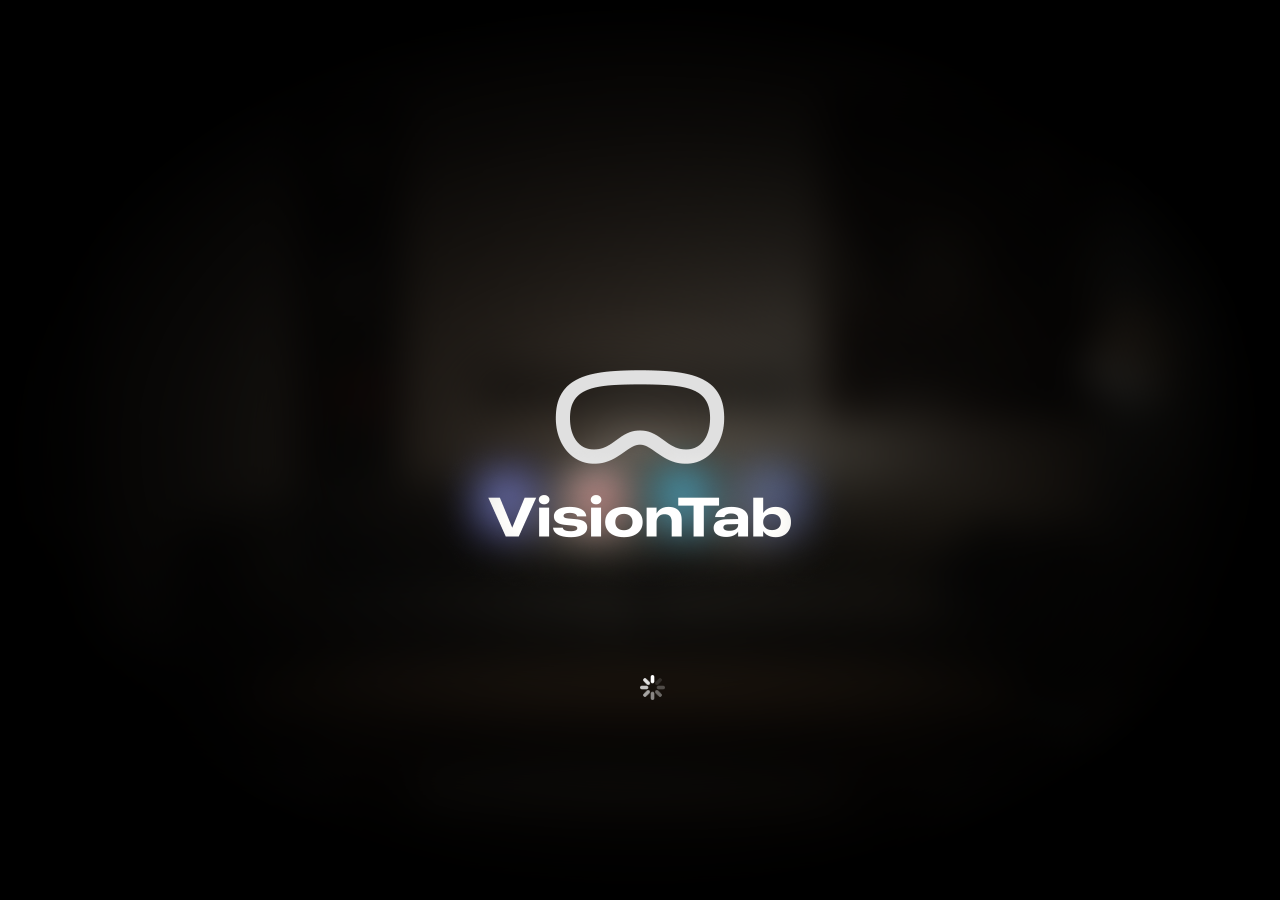
==== index.html @ 513fde41 "Update index.html" ====
<!DOCTYPE html>
<html lang="en">
    <head>
        <meta charset="UTF-8">
        <meta name="viewport" content="width=device-width, initial-scale=1.0">
        <link rel="stylesheet" href="style.css">
        <link rel="icon" type="image/x-icon" target="_blank" href="assets/favicon.png">
        <title>VisionTab</title>
    </head>
    <body>
        <div id="loadingscreen" class="loading">
            <img src="assets/loadspinner.png" id="loadspinner">
        </div>

        <div id="widgets">
            <div id="quick-actions">
                <div id="searchbar" for="search-input">
                    <p>􀊫</p>
                    <form for="search-input" action="https://www.google.com/search" method="get" target="_blank" id="search-form">
                        <input name="q" type="text" placeholder="Search" autocomplete="off" id="search-input">
                    </form>
                </div>
            
                <p class="section-label">􀎧 Pinned</p>

                <div id="actions-grid">
                </div>
            </div>
            <div id="weather-info">

            </div>
        </div>
    </div>

        
        <div id="settings-button">
            <h1>􀍟</h1>
        </div>

        <div id="plus-button">
            <h1>􀅼</h1>
        </div>

        <div id="add-menu">
            <div id="menu-header">
                <h2>􀅼 Shortcuts and Widgets</h2>
                <button id="add-close" class="close-button">􀆄</button>
            </div>

            <div id="settings-list" style="overflow: visible;">
                <div class="setting">
                    <div class="toggle-setting active" name="toggle-weather">
                        <label for="toggle-weather" class="setting-label">Weather Widget</label>
                        <span class="toggle-weather toggle-switch">
                            <span class="toggle-knob"></span>
                        </span>
                    </div>
                </div>

                <div class="setting">
                    <label class="setting-label">Pinned Shortcuts</label>
                    <div id="shortcuts-add">
                        <!-- <a href="https://discord.com/channels/@me" class="action-icon"><img src="assets/discord.png" alt="Discord"></a>
                        <a href="https://www.youtube.com" class="action-icon"><img src="assets/youtube.png" alt="YouTube"></a>
                        <a href="https://www.x.com" class="action-icon"><img src="assets/twitter.png" alt="Twitter"></a>
                        <a href="https://www.github.com" class="action-icon"><img src="assets/github.png" alt="GitHub"></a> -->
                        <!-- <a id="add-shortcut" class="action-icon">􀅼</a> -->
                    </div>
                </div>

                <div class="setting">
                    <div id="add-shortcut-panel">
                        <input placeholder="Shortcut URL" type="text" autocomplete="off" id="shortcut-url-field" class="setting-input" value="">
                        <input placeholder="Icon URL" type="text" autocomplete="off" id="icon-url-field" class="setting-input" value="">
                        <button id="add-button">􀃳 Add</button>
                    </div>
                </div>
            </div>
            
            </div>


        <div id="settings-menu">
            <div id="menu-header">
                <h2>􀍟 Settings</h2>
                <button id="reset-settings">􀅈 Reset</button>
                <button id="settings-close" class="close-button">􀆄</button>
            </div>
            <div id="settings-list">
                <div class="setting">
                    <div class="toggle-setting active" name="toggle-24h">
                        <label for="toggle-24h" class="setting-label">24h Time</label>
                        <span class="toggle-24h toggle-switch">
                            <span class="toggle-knob"></span>
                        </span>
                    </div>
                    
                    <div class="toggle-setting" name="toggle-celsius">
                        <label for="toggle-celsius" class="setting-label">Celsius Temperature</label>
                        <span class="toggle-celsius toggle-switch">
                            <span class="toggle-knob"></span>
                        </span>
                    </div>
                </div>
                <div class="setting">
                    <div class="settings-center">
                        <div class="setting-input" id="uploadDiv">
                            <span class="setting-label" name="text">Import Background Image</span>
                            <span class="setting-label" name="icon">􀈃</span>
                        </div>
                        <input type="file" id="fileInput" accept="image/*">
                    </div>
                </div>
        
                <div class="setting">
                    <label class="setting-label">Clock Settings</label>
                    <div class="toggle-setting active">
                        <label for="clock-color" class="setting-label">Color</label>
                        <input type="color" id="clock-color" name="clock-color" class="color-wheel" value="#FFFFFF">
                    </div>
                    <div class="slider-container">
                        <input type="range" id="clock-alpha" name="clock-color-alpha" class="alpha-slider" min="0" max="1" step="0.01" value="1">
                        <label class="setting-slider-label">􀪫 Alpha</label>
                        <p class="slider-value"></p>
                    </div>

                    <div class="slider-container">
                        <label class="setting-slider-label">􀄾 Stretch</label>
                        <p class="slider-value" id="clock-stretch-value"></p>
                        <input type="range" id="clock-stretch" name="clock-stretch" class="alpha-slider" min="30" max="150" step="1" value="132" list="stretchaxes">
                        <div class="slider-snapper" style="left: 24%;"></div>
                        <div class="slider-snapper" style="left: 57.7%;"></div>
                        <div class="slider-snapper" style="left: 83.7%;"></div>

                        <datalist id="stretchaxes">
                            <option value="59">
                            <option value="100">
                            <option value="132">
                        </datalist>
                    </div>
                    
                    <div class="slider-container">
                        <input type="range" id="clock-sizevalue" name="clock-sizevalue" class="alpha-slider" min="20" max="200" step="1" value="100" list="clocksize">
                        <label class="setting-slider-label">􀅐 Size</label>
                        <p class="slider-value" id="clocksize-value"></p>
                        <div class="slider-snapper" style="left: 44%;"></div>

                        <datalist id="clocksize">
                            <option value="100">
                        </datalist>
                    </div>
                </div>
        
                <div class="setting">
                    <label class="setting-label">Clock Colon Settings</label>
                    <div class="toggle-setting active">
                        <label for="clock-colon" class="setting-label">Color</label>
                        <input type="color" id="clock-colon" name="clock-colon" class="color-wheel" value="#FFFFFF">
                    </div>

                    <div class="slider-container">
                        <input type="range" id="clock-colon-alpha" name="clock-colon-alpha" class="alpha-slider" min="0" max="1" step="0.01" value="0.5" list="colon-alpha">
                        <label class="setting-slider-label">􀪫 Alpha</label>
                        <div class="slider-snapper" style="left: 49.3%;"></div>

                        <datalist id="colon-alpha">
                            <option value="0.5">
                        </datalist>
                    </div>
                </div>
        
                <div class="setting">
                    <label class="setting-label">Subtext Settings</label>
                    <div class="toggle-setting active">
                        <label for="date-color" class="setting-label">Color</label>
                        <input type="color" id="date-color" name="date-color" class="color-wheel" value="#FFFFFF">
                    </div>

                    <div class="slider-container">
                        <input type="range" id="date-alpha" name="date-color-alpha" class="alpha-slider" min="0" max="1" step="0.01" value="0.75" list="subtext-alpha">
                        <label class="setting-slider-label">􀪫 Alpha</label>
                        <div class="slider-snapper" style="left: 74%;"></div>

                        <datalist id="subtext-alpha">
                            <option value="0.75">
                        </datalist>
                    </div> 
                </div>
        
                <div class="setting">
                    <label class="setting-label">Date Size</label>

                    <div class="slider-container">
                        <label class="setting-slider-label">􀅐 Size</label>
                        <p class="slider-value" id="datesize-value"></p>
                        <input type="range" id="date-sizevalue" name="date-sizevalue" class="alpha-slider" min="5" max="100" step="1" value="25" list="date-size">
                        <div class="slider-snapper" style="left: 20.7%;"></div>

                        <datalist id="date-size">
                            <option value="25">
                        </datalist>
                    </div>
                </div>
        
                <div class="setting">
                    <label class="setting-label">Base Background Settings</label>
                    <div class="toggle-setting active">
                        <label for="base-background" class="setting-label">Color</label>
                        <input type="color" id="base-background" name="base-background" class="color-wheel">
                    </div>

                    <div class="slider-container">
                        <label class="setting-slider-label">􀪫 Alpha</label>
                        <input type="range" id="base-alpha" name="base-background-alpha" class="alpha-slider" min="0" max="1" step="0.01" value="0">
                    </div>

                    <div class="slider-container">
                        <label class="setting-slider-label">􀧏 Blur Strength</label>
                        <p class="slider-value" id="base-blur-value"></p>
                        <input type="range" id="base-blurvalue" name="base-blurvalue" class="alpha-slider" value="20" min="0" max="100" step="1" list="default-baseblur">
                        <div class="slider-snapper" style="left: 19.7%;"></div>

                        <datalist id="default-baseblur">
                            <option value="20">
                        </datalist>
                    </div>
                    
                    <div class="setting-input" for="base-roundvalue">
                        <label for="base-roundvalue">􀅐 Roundness</label>
                        <input placeholder="24" type="number" autocomplete="off" id="base-roundvalue" name="base-roundvalue" value="">
                        <p for="base-roundvalue">px</p>
                    </div>

                    <!-- <div class="slider-container">
                        <label class="setting-slider-label">􀅐 Roundness</label>
                        <p class="slider-value" id="base-roundvalue"></p>
                        <input type="range" id="base-roundvalue" name="base-roundvalue" class="alpha-slider" min="0" max="100" step="1" value="24">
                    </div> -->
                </div>
        
                <div class="setting">
                    <label class="setting-label">Base Border</label>

                    <div class="toggle-setting active">
                        <label for="baseborder-color" class="setting-label">Color</label>
                        <input type="color" id="baseborder-color" name="baseborder-color" class="color-wheel" value="#FFFFFF">
                    </div>
                    <div class="slider-container">
                        <input type="range" id="baseborder-color-alpha" name="clock-color-alpha" class="alpha-slider" min="0" max="1" step="0.01" value="0.1" list="default-baseborderalpha">
                        <label class="setting-slider-label">􀪫 Alpha</label>
                        <div class="slider-snapper" style="left: 10%;"></div>
                        <div class="slider-snapper" style="left: 49.2%;"></div>

                        <datalist id="default-baseborderalpha">
                            <option value="0.1">
                        </datalist>
                    </div>

                    <div class="slider-container">
                        <label class="setting-slider-label">􀉨 Weight</label>
                        <p class="slider-value" id="baseborder-width-value"></p>
                        <input type="range" id="baseborder-widthvalue" name="baseborder-widthvalue" class="alpha-slider" min="0" max="5" step="1" value="1">
                        <div class="slider-snapper" style="left: 19.7%;"></div>
                    </div>
                </div>
        
                <div class="setting">
                    <label for="base-shadow" class="setting-label">Base Shadow</label>

                    <div class="toggle-setting active">
                        <label for="baseshadow-color" class="setting-label">Color</label>
                        <input type="color" id="baseshadow-color" name="baseshadow-color" class="color-wheel" value="#000000">
                    </div>
                    <div class="slider-container">
                        <input type="range" id="baseshadow-color-alpha" name="baseshadow-color-alpha" class="alpha-slider" min="0" max="1" step="0.01" value="0.5">
                        <label class="setting-slider-label">􀪫 Alpha</label>
                        <div class="slider-snapper" style="left: 49.3%;"></div>
                    </div>

                    <div class="slider-container">
                        <label class="setting-slider-label">􀧏 Blur Strength</label>
                        <p class="slider-value" id="baseshadow-blur-value"></p>
                        <input type="range" id="baseshadow-blur" name="baseshadow-blur" class="alpha-slider" min="0" max="50" step="1" value="20">
                        <div class="slider-snapper" style="left: 39.5%;"></div>
                    </div>

                    <div class="slider-container">
                        <label class="setting-slider-label">􀄾 Horizontal Offset</label>
                        <p class="slider-value" id="baseshadow-hoz-value"></p>
                        <input type="range" id="baseshadow-hoz" name="baseshadow-hoz" class="alpha-slider" min="-20" max="20" step="1" value="0" list="snapoffsets">
                        <div class="slider-snapper" style="left: 24.7%;"></div>
                        <div class="slider-snapper" style="left: 49.2%;"></div>
                        <div class="slider-snapper" style="left: 74%;"></div>

                        <datalist id="snapoffsets">
                            <option value="-10">
                            <option value="0">
                            <option value="10">
                        </datalist>
                    </div>

                    <div class="slider-container">
                        <label class="setting-slider-label">􀑹 Vertical Offset</label>
                        <p class="slider-value" id="baseshadow-ver-value"></p>
                        <input type="range" id="baseshadow-ver" name="baseshadow-ver" class="alpha-slider" min="-20" max="20" step="1" value="0">
                        <div class="slider-snapper" style="left: 24.7%;"></div>
                        <div class="slider-snapper" style="left: 49.2%;"></div>
                        <div class="slider-snapper" style="left: 74%;"></div>
                    </div>
                </div>
        
                <div class="setting">
                    <label for="sc-roundness" class="setting-label">Shortcut Roundness (%)</label>
                    <input placeholder="21%" type="text" autocomplete="off" id="sc-roundness" name="sc-roundness" class="setting-input" value="">
                </div>
        
                <div class="setting">
                    <label class="setting-label">Field Background</label>
                    <div class="toggle-setting active">
                        <label for="base-background" class="setting-label">Color</label>
                        <input type="color" id="sb-background" name="sb-background" class="color-wheel">
                    </div>

                    <div class="slider-container">
                        <label class="setting-slider-label">􀪫 Alpha</label>
                        <p class="slider-value" id="base-blur-value"></p>
                        <input type="range" id="sb-alpha" name="sb-alpha" class="alpha-slider" min="0" max="1" step="0.01" value="0.45" list="default-sbalpha">
                        <div class="slider-snapper" style="left: 44.5%;"></div>
                        <div class="slider-snapper" style="left: 49.2%;"></div>

                        <datalist id="default-sbalpha">
                            <option value="0.45">
                        </datalist>
                    </div>
                </div>
            </div>

            <!-- <div id="setting-applyreset">
                <button id="save-settings">􀫸 Apply</button>
            </div> -->
        </div>

        <script src="assets/script.js"></script>
        <script>
            window.addEventListener('load', fetchWeather);
            window.addEventListener('load', fetchAndSetBackgroundImage);
        </script>
        <script>
            const pickrOptions = {
                theme: 'classic',
                components: {
                    preview: true,
                    opacity: true,
                    hue: true,
                    interaction: {
                        hex: true,
                        rgba: true,
                        hsla: true,
                        hsva: true,
                        cmyk: true,
                        input: true,
                        clear: true,
                        save: true
                    }
                }
            };
        
            const clockColorPicker = Pickr.create({
                el: '#clock-color-picker',
                default: '#FFFFFF',
                ...pickrOptions
            });
        
            const clockColonPicker = Pickr.create({
                el: '#clock-colon-picker',
                default: '#FFFFFF',
                ...pickrOptions
            });
        
            const dateColorPicker = Pickr.create({
                el: '#date-color-picker',
                default: '#FFFFFF',
                ...pickrOptions
            });
        
            const baseBackgroundPicker = Pickr.create({
                el: '#base-background-picker',
                default: 'rgba(0, 0, 0, 0)',
                ...pickrOptions
            });
        
            const sbBackgroundPicker = Pickr.create({
                el: '#sb-background-picker',
                default: 'rgba(255, 255, 255, 0.45)',
                ...pickrOptions
            });
        
            // Add event listeners to handle color changes
            [clockColorPicker, clockColonPicker, dateColorPicker, baseBackgroundPicker, sbBackgroundPicker].forEach(picker => {
                picker.on('save', (color, instance) => {
                    const rgba = color.toRGBA();
                    console.log(instance.options.el.id, rgba);
                    // Here you can add logic to save the color or update the UI
                });
            });
        </script>
    </body>
</html>


<!-- <div id="settings-popup">
    <h1>24h Time</h1>
    <span class="toggle-24h toggle-switch">
        <span class="toggle-knob"></span>
      </span>
    <h1>Celsius</h1>
    <span class="toggle-celsius toggle-switch">
        <span class="toggle-knob"></span>
      </span>
      <h1>BG Image</h1>

      <div class="settings-center">
        <div class="settings-bgbutton" id="uploadDiv">
            <h2>􀈃 Import</h2>
        </div>
        <input type="file" id="fileInput" accept="image/*">
    </div>
</div> -->
---- style.css ----
@font-face {
    font-family: 'SF Pro';
    src: url('assets/fonts/SF-Pro.ttf') format('truetype');
    font-stretch: 0 1000;
    font-weight: 100 900;
    font-style: normal;
}

* {
    cursor: url(assets/cursors/default.png) 5 0, auto;
    font-family: 'SF Pro', sans-serif;
    color: white;
    margin: 0;
    transition: all 0.3s cubic-bezier(0.29, -0.03, 0.16, 0.96);
    animation: auto;
    text-decoration: none;
    cursor: inherit;
}

:root {
    /* BACKGROUND */
        /* background */
        --bg-img: url(bg.png);


    /* CLOCK */
        /* color of the clock */
        --clock-color: rgba(255, 255, 255, 1.00);
        --clock-stretch: 132;

        /* color of the clock's colon */
        --clock-colon: rgba(255, 255, 255, 0.50);

        /* size of the clock */
        --clock-sizevalue: 100; 
        --clock-size: calc(var(--clock-sizevalue) * 1px);


    /* DATE */
        /* color of the date */
        --date-color: rgba(255, 255, 255, 0.75);

        /* size of the date */
        --date-sizevalue: 25; 
        --date-size: calc(var(--date-sizevalue) * 1px);
        


    /* BASES ; more menu and main menu */
        /* color of the base */
        --base-background: rgba(255, 255, 255, 0);

        /* border of the base;
           - width *SOLID* color */
        --baseborder-widthvalue: 1;
        --baseborder-width: calc(var(--baseborder-widthvalue) * 1px);
        --baseborder-color: rgba(255, 255, 255, 0.10);
        --base-border: var(--baseborder-width) solid var(--baseborder-color);

        /* roundness of the base */
        --base-roundvalue: 24; 
        --base-roundness: calc(var(--base-roundvalue) * 1px);
        
        /* shadow of the base;
           - hoz-offset ver-offset blur-strength color*/
        --baseshadow-hoz: 0;
        --baseshadow-ver: 0;
        --baseshadow-blur: 20;
        --baseshadow-color: rgba(0, 0, 0, 0.5);
        --base-shadow: calc(var(--baseshadow-hoz) * 1px) calc(var(--baseshadow-ver) * 1px) calc(var(--baseshadow-blur) * 1px) var(--baseshadow-color);

        /* blur of the base */
        --base-blurvalue: 20;
        --base-blur: calc(var(--base-blurvalue) * 1px);
    


    /* SHORTCUTS */
        /* show the shortcut label (edited in html file);
          - set to auto if yes, set to none if no */
        --show-label: none;
    
        /* roundness of shortcut icons*/
        --sc-roundness: 21%;
    


    /* SEARCH BAR */
        /* color of the searchbar */
        --sb-background: rgba(0, 0, 0, 0.45);
}

@keyframes bg-load {
    0% {
        background-size: 110%;
    }
    50% {
        background-size: 110%;
    }
    100% {
        background-size: 100%;
    }
}

body, html {
    background-color: #000;
    background-size: cover;
    background-position: center;
    background-repeat: no-repeat;
    background-attachment: fixed;
    animation: bg-load 1s cubic-bezier(0.29, -0.03, 0.16, 0.96);

    cursor: url(assets/cursors/default.png) 0 0, auto;
    height: 100%;
    width: 100%;
    margin: 0;
    padding: 0;
    display: flex;
    justify-content: space-evenly;
    flex-direction: row;
    align-items: center;
    user-select: none;
}

@keyframes loadspinner {
    0% { transform: translateX(-50%) rotate(0deg); }
    12.5% { transform: translateX(-50%) rotate(45deg); }
    25% { transform: translateX(-50%) rotate(90deg); }
    37.5% { transform: translateX(-50%) rotate(135deg); }
    50% { transform: translateX(-50%) rotate(180deg); }
    62.5% { transform: translateX(-50%) rotate(225deg); }
    75% { transform: translateX(-50%) rotate(270deg); }
    100% { transform: translateX(-50%) rotate(360deg); }
}

#loadingscreen.loaded {
    opacity: 0;
    width: 120vw;
    height: 120vh;
    filter: blur(var(--base-blur));

    #loadspinner {
        position: fixed;
        top: 75%;
        left: 50%;
        width: 25px;
        animation: none;
        transition: none;
        transform: translateX(-50%);
    }
}

#loadingscreen {
    z-index: 1000;
    width: 100%;
    height: 100%;
    position: fixed;
    top: 50%;
    left: 50%;
    transform: translate(-50%, -50%);
    background-image: url(assets/loading.png), radial-gradient(50% 50% at 50% 50%, rgba(0, 0, 0, 0.00) 0%, rgba(0, 0, 0, 0.47) 32.69%, rgba(0, 0, 0, 0.65) 51.37%, rgba(0, 0, 0, 0.83) 72.55%, #000 100%);
    background-position: center;
    background-size: cover;
    opacity: 1;
    pointer-events: none;
    backdrop-filter: blur(var(--base-blur));
    filter: blur(0);

    #loadspinner {
        position: fixed;
        top: 75%;
        left: 50%;
        width: 25px;
        animation: loadspinner 1s steps(1) infinite;
        transition: none;
    }
}

.slider-snapper {
    position: absolute;
    top: 4px;

    transform: translateX(-50%);

    width: 4px;
    height: 26px;

    background: rgba(255, 255, 255, 0.1);
    border-radius: 2px;
    mix-blend-mode: difference;

    pointer-events: none;
}

input[type="range"] {
    width: calc(100% - 5px);
    -webkit-appearance: none;
    appearance: none; 
    cursor: url(assets/cursors/open.png) 0 0, auto;
    outline: none;
    overflow: hidden;
    border-radius: calc(var(--base-roundness) - 12px);
    background: none;
    box-shadow: 1px 1.5px 4px 0px rgba(0, 0, 0, 0.08) inset, 1px 1.5px 4px 0px rgba(0, 0, 0, 0.10) inset;
}
input[type="range"]:active {
    cursor: url(assets/cursors/grab.png) 0 0, auto;
}
  
input[type="range"]::-webkit-slider-runnable-track {
    height: 34px;
    border-radius: 12px;
    background: var(--sb-background);
    background-blend-mode: luminosity, color-burn;
    background-blend-mode: luminosity;
}

input[type="range"]::-webkit-slider-thumb {
    -webkit-appearance: none;
    appearance: none; 

    height: 0px;
    width: 0px;
    background-color: transparent;

    box-shadow: -400px 0 0 400px rgba(255, 255, 255, 0.23);
}

input::-webkit-autofill {
    display: none;
}

.color-wheel {
    -webkit-appearance: none;
    -moz-appearance: none;
    appearance: none;
    width: 22px;
    min-width: 22px;
    height: 22px !important; 
    min-height: 22px;
    background-color: transparent;
    border: none;
    cursor: url(assets/cursors/colorpicker.png) 0 0, auto;
    padding: 0px;
    opacity: 1;
    box-shadow: none;
    text-shadow: none;
    outline: none;
}

.color-wheel:hover {
    transform: scale(1.1);
}

.color-wheel:active {
    transform: scale(0.8);
}

.color-wheel::-webkit-color-swatch-wrapper {
    padding: 0;
}

.color-wheel::-webkit-color-swatch {
    border: 2px solid rgba(96, 96, 96, 0.674);
    border-radius: 50%;
}

.color-wheel::-webkit-color-swatch {
    border-radius: 50%;
    box-shadow: inset 0px 3px 5px rgba(0, 0, 0, 0.514);
}

.color-wheel::-webkit-color-picker {
    width: 200px;
    height: 200px;
    border: 10px solid red;
    border-radius: 10px;
    padding: 5px;
    background-color: transparent;
}

#clock-container {
    display: flex;
    flex-direction: column;
    justify-content: center;
    align-items: center;
    text-align: center;
    margin-right: 150px;
}

#date {
    font-size: var(--date-size);
    color: var(--date-color);
    font-size: var(--date-size);
    animation:  fade-in 0.8s cubic-bezier(0.29, -0.03, 0.16, 0.96);
}

#clock {
    font-family: 'SF Pro';
    font-size: var(--clock-size);
    font-stretch: calc(var(--clock-stretch) * 1%);
    color: var(--clock-color);
    font-weight: 600;
    display: flex;
    transition: font-stretch 0s;
    animation:  fade-in 0.8s cubic-bezier(0.29, -0.03, 0.16, 0.96);
}

#hours {
    font: inherit;
    color: var(--clock-color);
}

#minutes {
    font: inherit;
    color: var(--clock-color);
}

#colon {
    font: inherit;
    color: var(--clock-colon);
}

#quick-actions {
    width: 100%;
    padding: 12px;
    box-sizing: border-box;
    display: flex;
    flex-direction: column;
    justify-content: center;
    align-content: center;
    border-radius: var(--base-roundness);
    border: var(--base-border);
    background: var(--base-background);
    box-shadow: var(--base-shadow);
    background-blend-mode: luminosity;
    backdrop-filter: blur(var(--base-blur));
    gap: 20px;
    transition: all 0.3s cubic-bezier(0.29, -0.03, 0.16, 0.96);
}

.section-label {
    font-size: 16px;
    color: rgba(255, 255, 255, 0.8);
    font-weight: 500;
    text-align: center;
    width: 100%;
    animation:  fade-in 0.8s cubic-bezier(0.29, -0.03, 0.16, 0.96);
}

#actions-grid {
    display: flex;
    flex-direction: row;
    gap: 30px;
    justify-content: center;
    flex-wrap: wrap;
    width: 100%;
    transition: all 0.3s cubic-bezier(0.29, -0.03, 0.16, 0.96);
}

.action-icon {
    background-image: url(assets/loadingicon.png);
    cursor: url(assets/cursors/pointer.png) 5 0, auto;
    width: 60px;
    height: 60px;
    border-radius: var(--sc-roundness);
    display: flex;
    justify-content: center;
    align-items: center;
    box-shadow: 0px 5px 10px rgba(0, 0, 0, 0.217);
    animation:  fade-in 0.8s cubic-bezier(0.29, -0.03, 0.16, 0.96);
}

.action-icon:active {
        transform: scale(0.8);
        background-color: rgba(255, 255, 255, 0.142);
}

.action-icon:hover {
    background-color: rgba(255, 255, 255, 0.3);
    scale: 1.1;
}

.action-icon img {
    width: 60px;
    border-radius: var(--sc-roundness);
    height: 60px;
    object-fit:cover;
}



#searchbar {
    width: 100%;
    padding: 12px;
    box-sizing: border-box;
    display: flex;
    flex-direction: row;
    justify-content: center;
    align-content: center;
    border-radius: calc(var(--base-roundness) - 12px);
    background: var(--sb-background);
    box-shadow: 1px 1.5px 4px 0px rgba(0, 0, 0, 0.08) inset, 1px 1.5px 4px 0px rgba(0, 0, 0, 0.10) inset;
    background-blend-mode: luminosity;
    backdrop-filter: blur(var(--base-blur));
    font-size: 18px;
    font-weight: 500;
    color: rgba(255, 255, 255, 0.23);
    gap: 5px;
    transition: all 0.0.3s cubic-bezier(0.68, 0.12, 0.15, 1.07);
    animation:  fade-in 0.8s cubic-bezier(0.29, -0.03, 0.16, 0.96);

    p{
        color: inherit;
        font: inherit;
    }
    form{
        width: 60px;
        color: inherit;
        display: flex;
        justify-content: center;
        align-content: center;
        align-items: center;
    }
    input{
        color: inherit;
        font:inherit;
        width: 64px;
        display: flex;
        justify-content: center;
        align-content: center;
        align-items: center;
        background: transparent;
        border: transparent;
        outline: none;
    }
    ::placeholder {
        color: inherit;
    }
}
#searchbar:focus-within {
    color: white;

    input {
        width: 100%;
    }
    form {
        width: 100%;
    }
}

#weather-info {
    width: 100%;
    height: 178px;
    padding: 12px;
    box-sizing: border-box;
    display: none;
    flex-direction: column;
    justify-content: space-around;
    align-content: center;
    border-radius: var(--base-roundness);
    border: var(--base-border);
    background: var(--base-background);
    box-shadow: var(--base-shadow);
    background-blend-mode: luminosity;
    backdrop-filter: blur(var(--base-blur));
}

#weather-info.active {
    display: flex;
}

#weather-desc {
    margin-bottom: 0;
    height: 10px;
    animation:  fade-in 0.8s cubic-bezier(0.29, -0.03, 0.16, 0.96);
}

#weather-margin {
    margin-top: 0;
    opacity: 0.7;
    animation:  fade-in 0.8s cubic-bezier(0.29, -0.03, 0.16, 0.96);
}

.weather-hstack {
    display: flex;
    flex-direction: row;
    justify-content: center;
    align-items: center;

}

.weather-vstack {
    margin-left: auto;
    text-align: right;
    display: flex;
    flex-direction: column;
    gap: 5px;
}

.weather-hstack h1 {
    font-weight: 300;
    font-size: 50px;
    margin-top: 0;
    margin-bottom: 0;
    animation:  fade-in 0.8s cubic-bezier(0.29, -0.03, 0.16, 0.96);
}

#hourly-forecast {
    align-items: flex-start;
    display: flex;
    flex-direction: row;
    justify-content: space-between;
    width: 100%;
}

.forecast-hour {
    display: flex;
    flex-direction: column;
    justify-content: center;
    align-items: center;
    animation:  fade-in 0.8s cubic-bezier(0.29, -0.03, 0.16, 0.96);
}

#forecast-icon {
    text-shadow: 0px 5px 10px rgba(0, 0, 0, 0.201);
    font-size: 18px;
}

#widgets {
    width: calc(356px + var(--baseborder-width) * 2 - 1px);
    display: flex;
    flex-direction: column;
    gap: 20px;
}

#settings-button {
    position: fixed;
    top: 20px;
    right: 20px;
    
    height: 40px;
    width: 40px;
    box-sizing: border-box;
    display: flex;
    justify-content: center;
    align-items: center;
    cursor: url(assets/cursors/pointer.png) 5 0, auto;
    gap: 20px;

    border-radius: var(--base-roundness);
    border: var(--base-border);
    background: var(--base-background);
    box-shadow: var(--base-shadow);
    background-blend-mode: luminosity;
    backdrop-filter: blur(var(--base-blur));
    outline:none;
    font-size: 16px;
    animation:  fade-in 0.8s cubic-bezier(0.29, -0.03, 0.16, 0.96);
}

#settings-button:hover {
    cursor: url(assets/cursors/pointer.png) 5 0, auto;
    scale: 1.1;

    * {
        cursor: url(assets/cursors/pointer.png) 5 0, auto;
    }
}

#settings-button:active {
    transform: scale(0.8);
    background-color: rgba(255, 255, 255, 0.142);
}

#plus-button {
    position: fixed;
    top: 20px;
    right: 70px;
    height: 40px;
    width: 40px;
    box-sizing: border-box;
    display: flex;
    justify-content: center;
    align-items: center;
    cursor: url(assets/cursors/pointer.png) 5 0, auto;
    gap: 20px;

    border-radius: var(--base-roundness);
    border: var(--base-border);
    background: var(--base-background);
    box-shadow: var(--base-shadow);
    background-blend-mode: luminosity;
    backdrop-filter: blur(var(--base-blur));
    outline:none;
    font-size: 16px;
    animation:  fade-in 0.8s cubic-bezier(0.29, -0.03, 0.16, 0.96);
}

#plus-button:hover {
    scale: 1.1;
    cursor: url(assets/cursors/pointer.png) 5 0, auto;

    * {
        cursor: url(assets/cursors/pointer.png) 5 0, auto;
    }
}

#plus-button:active {
    transform: scale(0.8);
    background-color: rgba(255, 255, 255, 0.142);
}

#plus-button h1 {
    font-size: 20px;
    color: rgba(255, 255, 255, 0.543);
}


#settings-button h1 {
    font-size: 20px;
    color: rgba(255, 255, 255, 0.543);
}

.close-button {
    height: 20px;
    width: 20px;
    padding: 5px;
    display: flex;
    justify-content: center;
    align-items: center;
    border-radius: var(--base-roundness);
    outline: none;
    cursor: url(assets/cursors/pointer.png) 5 0, auto;
    border: none;
    background: none;
    font-size: 12px;
    font-weight: 600;
    color: rgba(255, 255, 255, 0.5);
}



.close-button:hover {
    background-color: rgba(255, 255, 255, 0.05);
}

.close-button:active {
    transform: scale(0.5);
    background-color: rgba(255, 255, 255, 0.142);
}

#add-menu {
    pointer-events: none;
    position: fixed;
    top: 20px;
    right: 70px;
    width: 40px;
    height: 40px;
    opacity: 0;
    display: flex;
    box-sizing: border-box;
    padding: 12px 12px;
    gap: 10px;
    justify-content: flex-start;
    align-items: center;
    flex-direction: column;
    z-index: 100;
    border-radius: var(--base-roundness);
    border: var(--base-border);
    background: var(--base-background);
    box-shadow: var(--base-shadow);
    background-blend-mode: luminosity;
    backdrop-filter: blur(var(--base-blur));
    outline:none;
    overflow-x: hidden;

    
    -moz-transition: all 0.2s cubic-bezier(0, 0, 1, 0);
    -webkit-transition: all 0.2s cubic-bezier(0, 0, 1, 0);
    -o-transition: all 0.2s cubic-bezier(0, 0, 1, 0);
    transition: all 0.2s cubic-bezier(0, 0, 1, 0);

    opacity: 0;
    filter: blur(50px);
    user-select: none;
    cursor: url(assets/cursors/default.png) 0 0, auto;

    #menu-header, #settings-list {
        * {
            margin-left: -100%;
            scale: 0.8;
            opacity: 0;
        }

        .setting:nth-child(1) {transition-delay: calc(100ms * 1);}
        .setting:nth-child(2) {transition-delay: calc(100ms * 2);}
        .setting:nth-child(3) {transition-delay: calc(100ms * 3);}
        .setting:nth-child(4) {transition-delay: calc(100ms * 4);}
        .setting:nth-child(5) {transition-delay: calc(100ms * 5);}
        .setting:nth-child(6) {transition-delay: calc(100ms * 6);}
        .setting:nth-child(7) {transition-delay: calc(100ms * 7);}
        .setting:nth-child(8) {transition-delay: calc(100ms * 8);}
        .setting:nth-child(9) {transition-delay: calc(100ms * 9);}
        .setting:nth-child(10) {transition-delay: calc(100ms * 10);}
        .setting:nth-child(11) {transition-delay: calc(100ms * 11);}
        .setting:nth-child(12) {transition-delay: calc(100ms * 12);}
        .setting:nth-child(13) {transition-delay: calc(100ms * 13);}
        .setting:nth-child(14) {transition-delay: calc(100ms * 14);}
        .setting:nth-child(15) {transition-delay: calc(100ms * 15);}
    }
}



#add-shortcut-panel {
    width: 100%;
    height: 100px;
    align-items: center;
    justify-content: center;
}

@keyframes fadeIn {
    0% {
        opacity: 0;
    }
    100% {
        opacity: 1;
    }
}

@keyframes fade-out {
    0% {
        opacity: 1;
    }
    100% {
        opacity: 0;
    }
}

.shortcut-wrapper.visible {
    opacity: 1;
}

#add-shortcut-panel input {
    margin-bottom: 10px;
}

#add-shortcut {
    cursor: url(assets/cursors/pointer.png) 5 0, auto;
}

#shortcuts-add {
    display: grid;
    grid-template-columns: repeat(5, 1fr);
    width: 100%;
    height: 100%;
    gap: 10px;
    border-radius: calc(var(--base-roundness) - 12px);
}

#add-menu.show {
    pointer-events: all;
    position: fixed;
    top: 20px;
    right: 20px;
    width: 400px;
    height: calc(100vh - 40px);

    display: flex;
    box-sizing: border-box;
    padding: 12px 12px;
    gap: 10px;
    justify-content: flex-start;
    align-items: center;
    flex-direction: column;
    z-index: 100;
    border-radius: var(--base-roundness);
    border: var(--base-border);
    background: var(--base-background);
    box-shadow: var(--base-shadow);
    background-blend-mode: luminosity;
    backdrop-filter: blur(var(--base-blur));
    outline:none;
    overflow-x: hidden;

    opacity: 1;
    filter: blur(0px);

    
    -moz-transition: all 0.4s cubic-bezier(0, 0, 0, 1);
    -webkit-transition: all 0.4s cubic-bezier(0, 0, 0, 1);
    -o-transition: all 0.4s cubic-bezier(0, 0, 0, 1);
    transition: all 0.4s cubic-bezier(0, 0, 0, 1);

    #menu-header, #settings-list {
        * {
            margin-left: 0;
            scale: 1;
            opacity: 1;
        }
    }
}


#settings-menu {
    pointer-events: none;
    position: fixed;
    top: 20px;
    right: 20px;
    width: 40px;
    height: 40px;

    box-sizing: border-box;
    padding: 12px 12px;
    padding-bottom: none;
    gap: 10px;
    display: flex;
    justify-content: center;
    align-items: center;
    flex-direction: column;
    z-index: 100;
    border-radius: var(--base-roundness);
    border: var(--base-border);
    background: var(--base-background);
    box-shadow: var(--base-shadow);
    background-blend-mode: luminosity;
    backdrop-filter: blur(var(--base-blur));
    outline:none;
    overflow-x: hidden;

    opacity: 0;
    filter: blur(50px);
    user-select: none;

    
    -moz-transition: all 0.4s cubic-bezier(0, 0, 1, 0);
    -webkit-transition: all 0.4s cubic-bezier(0, 0, 1, 0);
    -o-transition: all 0.4s cubic-bezier(0, 0, 1, 0);
    transition: all 0.4s cubic-bezier(0, 0, 1, 0);
    pointer-events: none;

    #menu-header, #settings-list, #setting-applyreset {
        * {
            margin-left: -100%;
            scale: 0.8;
            opacity: 0;
        }

        .setting:nth-child(1) {transition-delay: calc(100ms * 1);}
        .setting:nth-child(2) {transition-delay: calc(100ms * 2);}
        .setting:nth-child(3) {transition-delay: calc(100ms * 3);}
        .setting:nth-child(4) {transition-delay: calc(100ms * 4);}
        .setting:nth-child(5) {transition-delay: calc(100ms * 5);}
        .setting:nth-child(6) {transition-delay: calc(100ms * 6);}
        .setting:nth-child(7) {transition-delay: calc(100ms * 7);}
        .setting:nth-child(8) {transition-delay: calc(100ms * 8);}
        .setting:nth-child(9) {transition-delay: calc(100ms * 9);}
        .setting:nth-child(10) {transition-delay: calc(100ms * 10);}
        .setting:nth-child(11) {transition-delay: calc(100ms * 11);}
        .setting:nth-child(12) {transition-delay: calc(100ms * 12);}
        .setting:nth-child(13) {transition-delay: calc(100ms * 13);}
        .setting:nth-child(14) {transition-delay: calc(100ms * 14);}
        .setting:nth-child(15) {transition-delay: calc(100ms * 15);}
    }
}

#settings-menu.open {
    pointer-events: all;
    position: fixed;
    top: 20px;
    right: 20px;
    width: 400px;
    height: calc(100vh - 40px);

    box-sizing: border-box;
    padding: 12px 12px;
    gap: 10px;
    display: flex;
    justify-content: center;
    align-items: center;
    flex-direction: column;
    z-index: 100;

    border-radius: var(--base-roundness);
    border: var(--base-border);
    background: var(--base-background);
    box-shadow: var(--base-shadow);
    background-blend-mode: luminosity;
    backdrop-filter: blur(var(--base-blur));
    outline:none;

    opacity: 1;
    filter: blur(0px);

    
    -moz-transition: all 0.2s cubic-bezier(0, 0, 0, 1);
    -webkit-transition: all 0.2s cubic-bezier(0, 0, 0, 1);
    -o-transition: all 0.2s cubic-bezier(0, 0, 0, 1);
    transition: all 0.2s cubic-bezier(0, 0, 0, 1);

    #menu-header, #settings-list, #setting-applyreset {
        * {
            margin-left: 0;
            scale: 1;
            opacity: 1;
        }

        .setting-slider-label {
            position: absolute;
            left: 8px;
            top: 50%;
            transform: translateY(-50%);

            width: 100%;
            height: 5px;
            line-height: 0px;
            font-size: 14px;
            font-weight: 600;
            font-weight: 400;
            color: white;
            z-index: 100;
            pointer-events: none;
        }

        .slider-value {
            position: absolute;
            right: 13px;
            top: 50%;
            transform: translateY(-50%);

            height: 6px;
            line-height: 0px;
            font-size: 14px;
            font-weight: 600;
            font-weight: 400;
            color: var(--date-color);
            z-index: 100;
            pointer-events: none;
            text-align: right;
        }
    }
}

#menu-header {
    width: 100%;
    display: flex;
    flex-direction: row; 

    h2 {
        width: 100%;
    }
}

#settings-list {
    overflow-x: hidden;
    overflow-y: scroll;
    width: 100%;
    height: 100%;
    max-height: 100%;
    display: flex;
    gap: 20px;
    flex-direction: column;
    align-content: flex-start;
    justify-content: flex-start;
    align-items: flex-start;
    border-radius: 6px;
}

.setting {
    width: calc(100% - 5px);
    display: flex;
    gap: 10px;
    flex-direction: column;
}

.setting > .setting-label {
    display: flex;
    justify-content: start;
    align-items: center;
    width: 100%;
    font-size: 14px;
    font-weight: 600;
    padding-left: 10px;
    padding-bottom: 0px !important;
  
    color: var(--date-color);
}

.toggle-setting > .setting-label {
    display: flex;
    justify-content: start;
    align-items: center;
    width: 100%;
    height: 34px;
    font-size: 14px;
    font-weight: 600;
  
    color: var(--date-color);
}

.toggle-setting {
    border-radius: calc(var(--base-roundness) - 12px);
    background: var(--sb-background);
    background-blend-mode: luminosity, color-burn;
    box-shadow: 1px 1.5px 4px 0px rgba(0, 0, 0, 0.08) inset, 1px 1.5px 4px 0px rgba(0, 0, 0, 0.10) inset;
    backdrop-filter: blur(var(--base-blur));
    width: calc(100% - 10px);
    height: fit-content;
    display: none;
    gap: 10px;
    padding: 2px 5px 2px 9px;
    box-sizing: border-box;
    flex-direction: row;
    justify-content: center;
    align-items: center;
}

.toggle-setting.active {
    display: flex;
}

.toggle-setting:has(.color-wheel):not(.toggle-setting:has(.toggle-switch)) {
    width: calc(100% - 5px);
    height: 34px;
}

.slider-container {
    height: fit-content;
    width: 100%;
}

input::-webkit-outer-spin-button,
input::-webkit-inner-spin-button {
  -webkit-appearance: none;
  margin: 0;
}

input[type=number] {
  -moz-appearance: textfield;
}

.setting-input {
    width: calc(100% - 5px);
    height: 34px;
    padding: 2px 6px 2px 9px;
    cursor: url(assets/cursors/pointer.png) 5 0, auto;
    box-sizing: border-box;
    display: flex;
    flex-direction: row;
    justify-content: center;
    align-content: center;
    border-radius: calc(var(--base-roundness) - 12px);
    background: var(--sb-background);
    background-blend-mode: luminosity, color-burn;
    box-shadow: 1px 1.5px 4px 0px rgba(0, 0, 0, 0.08) inset, 1px 1.5px 4px 0px rgba(0, 0, 0, 0.10) inset;
    background-blend-mode: luminosity;
    backdrop-filter: blur(var(--base-blur));
    border: none;
    transition: all 0.5s ease;
    font-size: 14px;
    font-weight: 500;
    color: rgba(255, 255, 255, 1);
    gap: 0px;
    border: none;
    outline: none;
    overflow: visible;


    ::placeholder {
        color: var(--date-color);
    }

    label, p {
        width: fit-content;
        min-width: fit-content;
        height: 100%;

        appearance: none;
        background: transparent;
        border: none;
        outline: none;

        display: flex;
        justify-content: center;
        align-items: center;

        font: inherit;
        color: white;
    }
    
    input {
        width: 100%;
        height: 100%;

        appearance: none;
        background: transparent;
        border: none;
        outline: none;

        display: flex;
        justify-content: flex-end;
        text-align: end;
        align-items: center;
        padding: 0;

        font: inherit;
        color: var(--date-color);
    }
    input:focus, input:enabled {
        color: white;
    }

    p {
        color: var(--date-color);
    }
}

#setting-applyreset {
    width: 100%;
    display: flex;
    flex-direction: row;
    gap: 10px;
}

#uploadDiv {
    width: calc(100% - 10px);
    height: 34px;
    justify-content: space-between;
    color: rgba(255, 255, 255, 0.623);
    padding-right: 2px;

    span {
        display: flex;
        align-items: center;
        justify-content: center;
        transition: none;
        color: inherit;
    }

    span[name=icon] {
        width: 30px;
        height: 30px;
    }
}

#uploadDiv:hover {
    color: white;
    background-color: var(--sb-background);
}

#uploadDiv:active{
    transform: scale(0.8);
    background-color: rgba(255, 255, 255, 0.142);
}



#save-settings {
    width: 100%;
    min-height: 35px;
    box-sizing: border-box;
    display: flex;
    flex-direction: row;
    justify-content: center;
    align-items: center;
    border-radius: calc(var(--base-roundness) - 12px);
    background: var(--sb-background);
    background-blend-mode: luminosity, color-burn;
    box-shadow: 1px -1.5px 4px 0px rgba(0, 0, 0, 0.08) inset, 1px -1.5px 4px 0px rgba(0, 0, 0, 0.10) inset;
    background-blend-mode: luminosity;
    backdrop-filter: blur(var(--base-blur));
    border: none;
    font-size: 13.5px;
    font-weight: 500;
    color: rgba(255, 255, 255, 0.5);
     cursor: url(assets/cursors/pointer.png) 5 0, auto;
}

.remove-shortcut {
    width: 20px;
    height: 20px;

    justify-content: center;
    align-items: center;
    display: flex;
    border-radius: 50%;
    border: var(--base-border);
    background: rgba(255, 255, 255, 0.749);
    box-shadow: var(--base-shadow);
    background-blend-mode: luminosity;
    color: black;
    font-weight: 800;
    text-align: center;
     cursor: url(assets/cursors/pointer.png) 5 0, auto;
    outline:none;
    font-size: 10px;
    position: fixed;
    top: -5px;
    left: -5px;
    backdrop-filter: blur(var(--base-blur));
}

.remove-shortcut:hover {
    width: 23px;
    height: 23px;
}

#add-button {
    width: 100%;
    min-height: 35px;
    box-sizing: border-box;
    display: flex;
    flex-direction: row;
    justify-content: center;
    align-items: center;
    border-radius: calc(var(--base-roundness) - 12px);
    background: var(--sb-background);
    background-blend-mode: luminosity, color-burn;
    box-shadow: 1px -1.5px 4px 0px rgba(0, 0, 0, 0.08) inset, 1px -1.5px 4px 0px rgba(0, 0, 0, 0.10) inset;
    background-blend-mode: luminosity;
    backdrop-filter: blur(var(--base-blur));
    border: none;
    font-size: 13.5px;
    font-weight: 500;
    color: rgba(255, 255, 255, 0.5);
     cursor: url(assets/cursors/pointer.png) 5 0, auto;
}

#reset-settings {
    min-width: 68px;
    height: 20px;

    box-sizing: border-box;
    display: flex;
    flex-direction: row;
    justify-content: center;
    align-items: center;

    border-radius: calc(var(--base-roundness) - 12px);
    background: none;
    border: none;

    font-size: 13.5px;
    font-weight: 500;
    color: rgba(255, 255, 255, 0.5);

    cursor: url(assets/cursors/pointer.png) 5 0, auto;
}

#reset-settings:hover{
    background-color: rgba(255, 255, 255, 0.05);
}

#save-settings:hover {
    font-size: 15px;
    color: white;
}

#save-settings:active{
    transform: scale(0.8);
    background-color: rgba(255, 255, 255, 0.142);
}

#reset-settings:active{
    transform: scale(0.8);
    background-color: rgba(255, 255, 255, 0.142);
}

::-webkit-scrollbar {
    background-color: transparent;
    display: block;
    width: 6px;
}
::-webkit-scrollbar-thumb {
    background-color: rgba(255, 255, 255, 0.2);
    border-radius: 10px;
}


.toggle-switch, .toggle-switch .toggle-knob {
    -moz-transition: all 0.2s ease;
    -webkit-transition: all 0.2s ease;
    -o-transition: all 0.2s ease;
    transition: all 0.2s ease;
}

.toggle-knob {
    transform: translateX(5px);
}

.toggle-switch {
    cursor: url(assets/cursors/pointer.png) 5 0, auto;
    height: 27px;
    width: 45px !important;
    min-width: 45px !important;
    display: inline-block;
    border-radius: 15px;
    background: var(--sb-background);
    background-blend-mode: luminosity, color-burn;
    box-shadow: 1px 1.5px 4px 0px rgba(0, 0, 0, 0.08) inset, 1px 1.5px 4px 0px rgba(0, 0, 0, 0.10) inset;
    background-blend-mode: luminosity;
    backdrop-filter: blur(var(--base-blur));
    border: none;
}

@keyframes fade-in {
    0% { 
        opacity: 1; 
        filter: blur(0);
        scale: 1;
    }

    50% { 
        opacity: 1; 
        filter: blur(0);
        scale: 1;
    }

    100% { 
        opacity: 1; 
        filter: blur(0);
        scale: 1;
    }
}

.hidden {
    opacity: 0;
    position: fixed;
  
}

#fileInput {
    display: none;
}

.settings-center {
    width: 100%;
}

.toggle-knob {
    width: 19px;
    height: 19px;
    display: inline-block;
    background-color: rgba(255, 255, 255, 0.9);
    
    border-radius: 26px;
    margin: 4px 4px;
}

.toggle-switch.active {
    background-color: #32d74b;
}

.toggle-switch.active > .toggle-knob {
    margin: 4px 17px !important;
}

input[type=number]:autofill, 
input[type=text]:autofill {
    background: inherit;
}
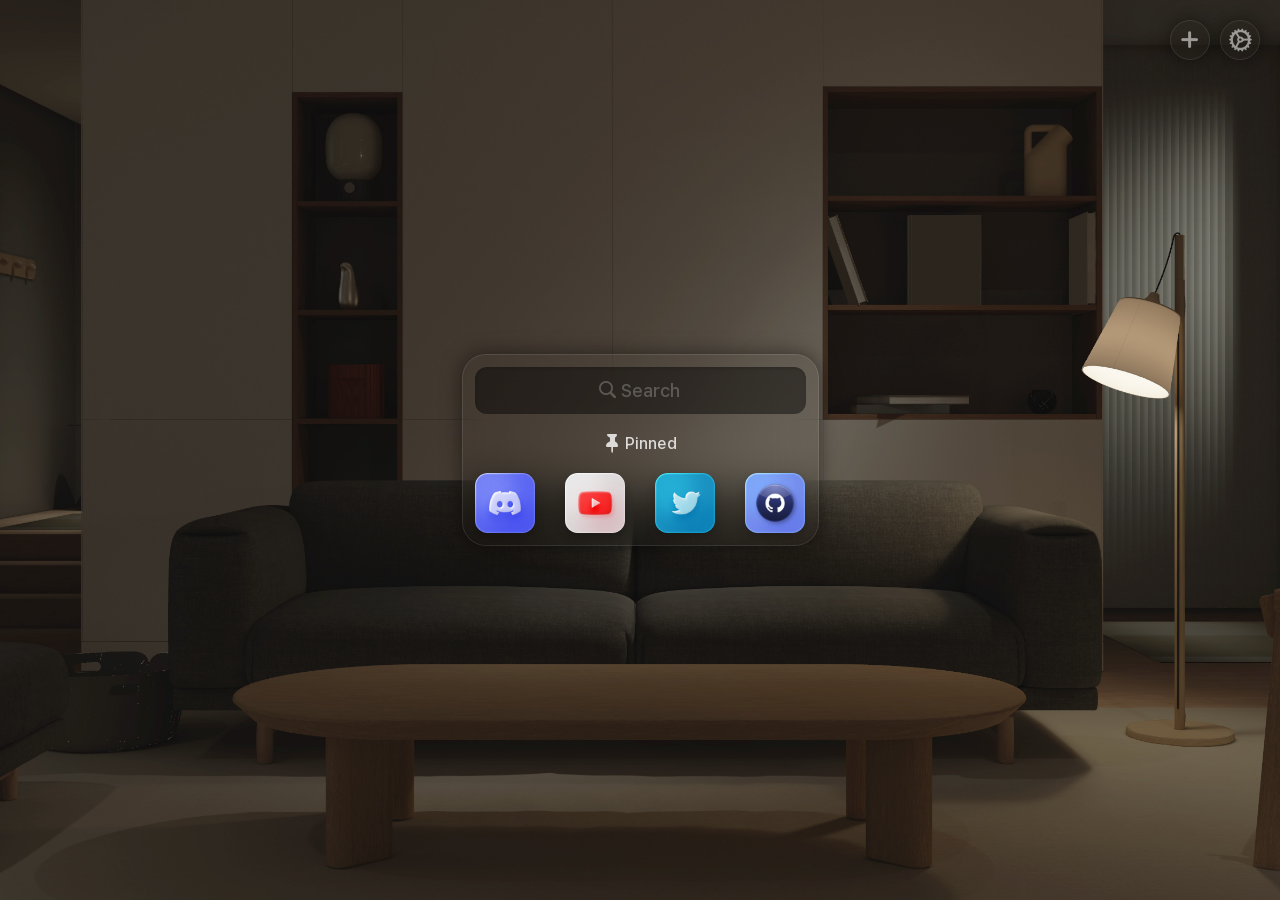
==== commit 068b0410: "Update index.html" ====
--- a/index.html
+++ b/index.html
@@ -8,9 +8,6 @@
         <title>VisionTab</title>
     </head>
     <body>
-        <div id="loadingscreen" class="loading">
-            <img src="assets/loadspinner.png" id="loadspinner">
-        </div>
 
         <div id="widgets">
             <div id="quick-actions">
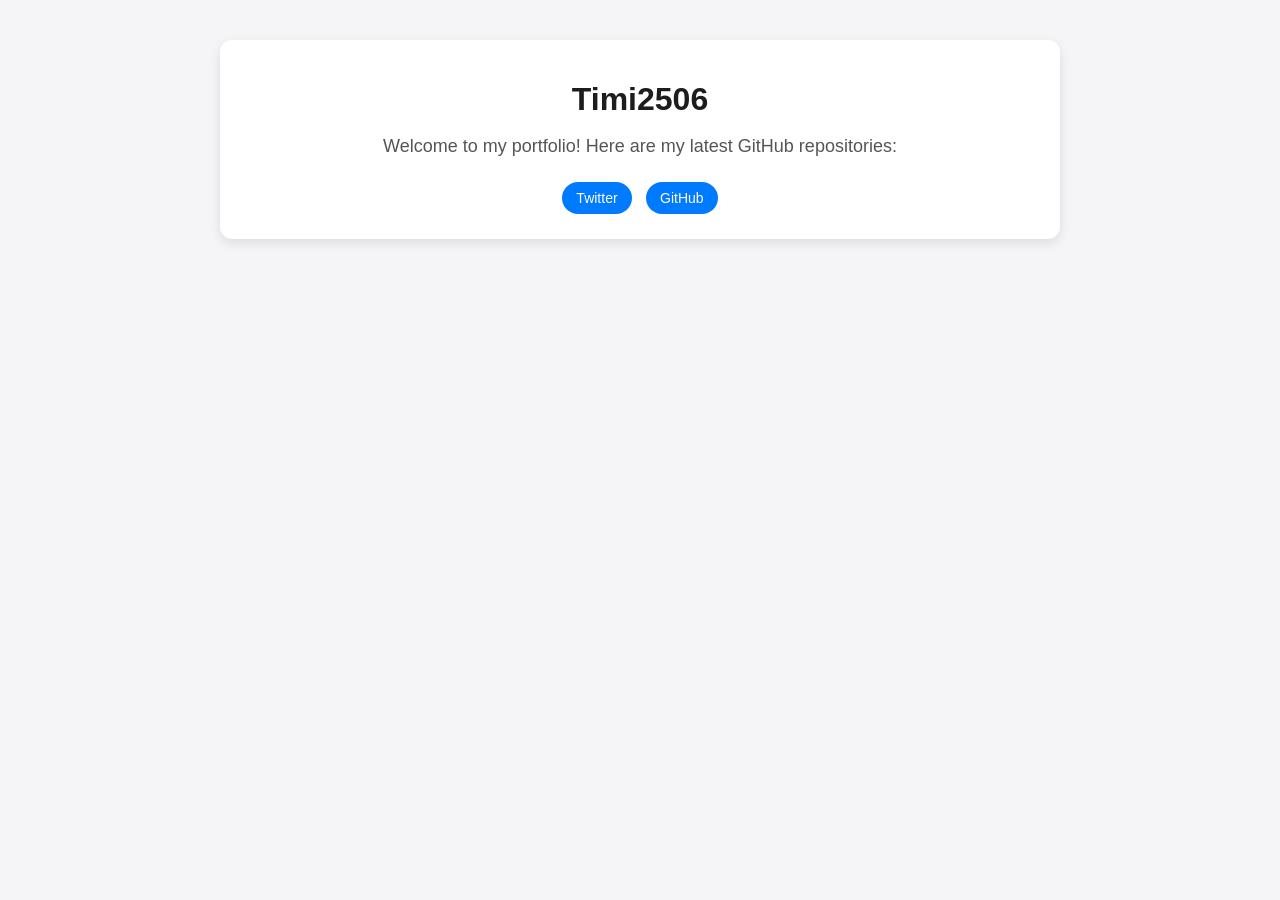
==== commit 3231c393: "Update index.html" ====
--- a/index.html
+++ b/index.html
@@ -1,425 +1,103 @@
 <!DOCTYPE html>
 <html lang="en">
-    <head>
-        <meta charset="UTF-8">
-        <meta name="viewport" content="width=device-width, initial-scale=1.0">
-        <link rel="stylesheet" href="style.css">
-        <link rel="icon" type="image/x-icon" target="_blank" href="assets/favicon.png">
-        <title>VisionTab</title>
-    </head>
-    <body>
+<head>
+    <meta charset="UTF-8">
+    <meta name="viewport" content="width=device-width, initial-scale=1.0">
+    <title>Timi2506 - Portfolio</title>
+    <style>
+        body {
+            font-family: -apple-system, BlinkMacSystemFont, "Segoe UI", Roboto, "Helvetica Neue", Arial, sans-serif;
+            margin: 0;
+            padding: 0;
+            background-color: #f5f5f7;
+            color: #1d1d1f;
+            text-align: center;
+        }
 
-        <div id="widgets">
-            <div id="quick-actions">
-                <div id="searchbar" for="search-input">
-                    <p>􀊫</p>
-                    <form for="search-input" action="https://www.google.com/search" method="get" target="_blank" id="search-form">
-                        <input name="q" type="text" placeholder="Search" autocomplete="off" id="search-input">
-                    </form>
-                </div>
-            
-                <p class="section-label">􀎧 Pinned</p>
+        .container {
+            max-width: 800px;
+            margin: 40px auto;
+            padding: 20px;
+            background: white;
+            border-radius: 12px;
+            box-shadow: 0 4px 12px rgba(0, 0, 0, 0.1);
+        }
 
-                <div id="actions-grid">
-                </div>
-            </div>
-            <div id="weather-info">
+        h1 {
+            font-size: 32px;
+            margin-bottom: 10px;
+        }
 
-            </div>
+        p {
+            font-size: 18px;
+            color: #555;
+        }
+
+        .repo-list {
+            list-style: none;
+            padding: 0;
+        }
+
+        .repo-list li {
+            background: #f0f0f5;
+            margin: 10px 0;
+            padding: 12px;
+            border-radius: 8px;
+            text-align: left;
+        }
+
+        .repo-list a {
+            text-decoration: none;
+            color: #007aff;
+            font-weight: 600;
+        }
+
+        .chips {
+            margin-top: 20px;
+        }
+
+        .chip {
+            display: inline-block;
+            background: #007aff;
+            color: white;
+            padding: 8px 14px;
+            border-radius: 20px;
+            font-size: 14px;
+            text-decoration: none;
+            margin: 5px;
+        }
+
+        .chip:hover {
+            background: #005bb5;
+        }
+    </style>
+</head>
+<body>
+
+    <div class="container">
+        <h1>Timi2506</h1>
+        <p>Welcome to my portfolio! Here are my latest GitHub repositories:</p>
+        <ul id="repo-list" class="repo-list"></ul>
+        
+        <div class="chips">
+            <a href="https://twitter.com/timi2506" class="chip" target="_blank">Twitter</a>
+            <a href="https://github.com/timi2506" class="chip" target="_blank">GitHub</a>
         </div>
     </div>
 
-        
-        <div id="settings-button">
-            <h1>􀍟</h1>
-        </div>
+    <script>
+        async function fetchGitHubRepos() {
+            const response = await fetch("https://api.github.com/users/timi2506/repos?sort=updated&per_page=5");
+            const repos = await response.json();
+            const repoList = document.getElementById("repo-list");
+            
+            repoList.innerHTML = repos.map(repo => 
+                `<li><a href="${repo.html_url}" target="_blank">${repo.name}</a> - ${repo.description || "No description"}</li>`
+            ).join("");
+        }
 
-        <div id="plus-button">
-            <h1>􀅼</h1>
-        </div>
+        fetchGitHubRepos();
+    </script>
 
-        <div id="add-menu">
-            <div id="menu-header">
-                <h2>􀅼 Shortcuts and Widgets</h2>
-                <button id="add-close" class="close-button">􀆄</button>
-            </div>
-
-            <div id="settings-list" style="overflow: visible;">
-                <div class="setting">
-                    <div class="toggle-setting active" name="toggle-weather">
-                        <label for="toggle-weather" class="setting-label">Weather Widget</label>
-                        <span class="toggle-weather toggle-switch">
-                            <span class="toggle-knob"></span>
-                        </span>
-                    </div>
-                </div>
-
-                <div class="setting">
-                    <label class="setting-label">Pinned Shortcuts</label>
-                    <div id="shortcuts-add">
-                        <!-- <a href="https://discord.com/channels/@me" class="action-icon"><img src="assets/discord.png" alt="Discord"></a>
-                        <a href="https://www.youtube.com" class="action-icon"><img src="assets/youtube.png" alt="YouTube"></a>
-                        <a href="https://www.x.com" class="action-icon"><img src="assets/twitter.png" alt="Twitter"></a>
-                        <a href="https://www.github.com" class="action-icon"><img src="assets/github.png" alt="GitHub"></a> -->
-                        <!-- <a id="add-shortcut" class="action-icon">􀅼</a> -->
-                    </div>
-                </div>
-
-                <div class="setting">
-                    <div id="add-shortcut-panel">
-                        <input placeholder="Shortcut URL" type="text" autocomplete="off" id="shortcut-url-field" class="setting-input" value="">
-                        <input placeholder="Icon URL" type="text" autocomplete="off" id="icon-url-field" class="setting-input" value="">
-                        <button id="add-button">􀃳 Add</button>
-                    </div>
-                </div>
-            </div>
-            
-            </div>
-
-
-        <div id="settings-menu">
-            <div id="menu-header">
-                <h2>􀍟 Settings</h2>
-                <button id="reset-settings">􀅈 Reset</button>
-                <button id="settings-close" class="close-button">􀆄</button>
-            </div>
-            <div id="settings-list">
-                <div class="setting">
-                    <div class="toggle-setting active" name="toggle-24h">
-                        <label for="toggle-24h" class="setting-label">24h Time</label>
-                        <span class="toggle-24h toggle-switch">
-                            <span class="toggle-knob"></span>
-                        </span>
-                    </div>
-                    
-                    <div class="toggle-setting" name="toggle-celsius">
-                        <label for="toggle-celsius" class="setting-label">Celsius Temperature</label>
-                        <span class="toggle-celsius toggle-switch">
-                            <span class="toggle-knob"></span>
-                        </span>
-                    </div>
-                </div>
-                <div class="setting">
-                    <div class="settings-center">
-                        <div class="setting-input" id="uploadDiv">
-                            <span class="setting-label" name="text">Import Background Image</span>
-                            <span class="setting-label" name="icon">􀈃</span>
-                        </div>
-                        <input type="file" id="fileInput" accept="image/*">
-                    </div>
-                </div>
-        
-                <div class="setting">
-                    <label class="setting-label">Clock Settings</label>
-                    <div class="toggle-setting active">
-                        <label for="clock-color" class="setting-label">Color</label>
-                        <input type="color" id="clock-color" name="clock-color" class="color-wheel" value="#FFFFFF">
-                    </div>
-                    <div class="slider-container">
-                        <input type="range" id="clock-alpha" name="clock-color-alpha" class="alpha-slider" min="0" max="1" step="0.01" value="1">
-                        <label class="setting-slider-label">􀪫 Alpha</label>
-                        <p class="slider-value"></p>
-                    </div>
-
-                    <div class="slider-container">
-                        <label class="setting-slider-label">􀄾 Stretch</label>
-                        <p class="slider-value" id="clock-stretch-value"></p>
-                        <input type="range" id="clock-stretch" name="clock-stretch" class="alpha-slider" min="30" max="150" step="1" value="132" list="stretchaxes">
-                        <div class="slider-snapper" style="left: 24%;"></div>
-                        <div class="slider-snapper" style="left: 57.7%;"></div>
-                        <div class="slider-snapper" style="left: 83.7%;"></div>
-
-                        <datalist id="stretchaxes">
-                            <option value="59">
-                            <option value="100">
-                            <option value="132">
-                        </datalist>
-                    </div>
-                    
-                    <div class="slider-container">
-                        <input type="range" id="clock-sizevalue" name="clock-sizevalue" class="alpha-slider" min="20" max="200" step="1" value="100" list="clocksize">
-                        <label class="setting-slider-label">􀅐 Size</label>
-                        <p class="slider-value" id="clocksize-value"></p>
-                        <div class="slider-snapper" style="left: 44%;"></div>
-
-                        <datalist id="clocksize">
-                            <option value="100">
-                        </datalist>
-                    </div>
-                </div>
-        
-                <div class="setting">
-                    <label class="setting-label">Clock Colon Settings</label>
-                    <div class="toggle-setting active">
-                        <label for="clock-colon" class="setting-label">Color</label>
-                        <input type="color" id="clock-colon" name="clock-colon" class="color-wheel" value="#FFFFFF">
-                    </div>
-
-                    <div class="slider-container">
-                        <input type="range" id="clock-colon-alpha" name="clock-colon-alpha" class="alpha-slider" min="0" max="1" step="0.01" value="0.5" list="colon-alpha">
-                        <label class="setting-slider-label">􀪫 Alpha</label>
-                        <div class="slider-snapper" style="left: 49.3%;"></div>
-
-                        <datalist id="colon-alpha">
-                            <option value="0.5">
-                        </datalist>
-                    </div>
-                </div>
-        
-                <div class="setting">
-                    <label class="setting-label">Subtext Settings</label>
-                    <div class="toggle-setting active">
-                        <label for="date-color" class="setting-label">Color</label>
-                        <input type="color" id="date-color" name="date-color" class="color-wheel" value="#FFFFFF">
-                    </div>
-
-                    <div class="slider-container">
-                        <input type="range" id="date-alpha" name="date-color-alpha" class="alpha-slider" min="0" max="1" step="0.01" value="0.75" list="subtext-alpha">
-                        <label class="setting-slider-label">􀪫 Alpha</label>
-                        <div class="slider-snapper" style="left: 74%;"></div>
-
-                        <datalist id="subtext-alpha">
-                            <option value="0.75">
-                        </datalist>
-                    </div> 
-                </div>
-        
-                <div class="setting">
-                    <label class="setting-label">Date Size</label>
-
-                    <div class="slider-container">
-                        <label class="setting-slider-label">􀅐 Size</label>
-                        <p class="slider-value" id="datesize-value"></p>
-                        <input type="range" id="date-sizevalue" name="date-sizevalue" class="alpha-slider" min="5" max="100" step="1" value="25" list="date-size">
-                        <div class="slider-snapper" style="left: 20.7%;"></div>
-
-                        <datalist id="date-size">
-                            <option value="25">
-                        </datalist>
-                    </div>
-                </div>
-        
-                <div class="setting">
-                    <label class="setting-label">Base Background Settings</label>
-                    <div class="toggle-setting active">
-                        <label for="base-background" class="setting-label">Color</label>
-                        <input type="color" id="base-background" name="base-background" class="color-wheel">
-                    </div>
-
-                    <div class="slider-container">
-                        <label class="setting-slider-label">􀪫 Alpha</label>
-                        <input type="range" id="base-alpha" name="base-background-alpha" class="alpha-slider" min="0" max="1" step="0.01" value="0">
-                    </div>
-
-                    <div class="slider-container">
-                        <label class="setting-slider-label">􀧏 Blur Strength</label>
-                        <p class="slider-value" id="base-blur-value"></p>
-                        <input type="range" id="base-blurvalue" name="base-blurvalue" class="alpha-slider" value="20" min="0" max="100" step="1" list="default-baseblur">
-                        <div class="slider-snapper" style="left: 19.7%;"></div>
-
-                        <datalist id="default-baseblur">
-                            <option value="20">
-                        </datalist>
-                    </div>
-                    
-                    <div class="setting-input" for="base-roundvalue">
-                        <label for="base-roundvalue">􀅐 Roundness</label>
-                        <input placeholder="24" type="number" autocomplete="off" id="base-roundvalue" name="base-roundvalue" value="">
-                        <p for="base-roundvalue">px</p>
-                    </div>
-
-                    <!-- <div class="slider-container">
-                        <label class="setting-slider-label">􀅐 Roundness</label>
-                        <p class="slider-value" id="base-roundvalue"></p>
-                        <input type="range" id="base-roundvalue" name="base-roundvalue" class="alpha-slider" min="0" max="100" step="1" value="24">
-                    </div> -->
-                </div>
-        
-                <div class="setting">
-                    <label class="setting-label">Base Border</label>
-
-                    <div class="toggle-setting active">
-                        <label for="baseborder-color" class="setting-label">Color</label>
-                        <input type="color" id="baseborder-color" name="baseborder-color" class="color-wheel" value="#FFFFFF">
-                    </div>
-                    <div class="slider-container">
-                        <input type="range" id="baseborder-color-alpha" name="clock-color-alpha" class="alpha-slider" min="0" max="1" step="0.01" value="0.1" list="default-baseborderalpha">
-                        <label class="setting-slider-label">􀪫 Alpha</label>
-                        <div class="slider-snapper" style="left: 10%;"></div>
-                        <div class="slider-snapper" style="left: 49.2%;"></div>
-
-                        <datalist id="default-baseborderalpha">
-                            <option value="0.1">
-                        </datalist>
-                    </div>
-
-                    <div class="slider-container">
-                        <label class="setting-slider-label">􀉨 Weight</label>
-                        <p class="slider-value" id="baseborder-width-value"></p>
-                        <input type="range" id="baseborder-widthvalue" name="baseborder-widthvalue" class="alpha-slider" min="0" max="5" step="1" value="1">
-                        <div class="slider-snapper" style="left: 19.7%;"></div>
-                    </div>
-                </div>
-        
-                <div class="setting">
-                    <label for="base-shadow" class="setting-label">Base Shadow</label>
-
-                    <div class="toggle-setting active">
-                        <label for="baseshadow-color" class="setting-label">Color</label>
-                        <input type="color" id="baseshadow-color" name="baseshadow-color" class="color-wheel" value="#000000">
-                    </div>
-                    <div class="slider-container">
-                        <input type="range" id="baseshadow-color-alpha" name="baseshadow-color-alpha" class="alpha-slider" min="0" max="1" step="0.01" value="0.5">
-                        <label class="setting-slider-label">􀪫 Alpha</label>
-                        <div class="slider-snapper" style="left: 49.3%;"></div>
-                    </div>
-
-                    <div class="slider-container">
-                        <label class="setting-slider-label">􀧏 Blur Strength</label>
-                        <p class="slider-value" id="baseshadow-blur-value"></p>
-                        <input type="range" id="baseshadow-blur" name="baseshadow-blur" class="alpha-slider" min="0" max="50" step="1" value="20">
-                        <div class="slider-snapper" style="left: 39.5%;"></div>
-                    </div>
-
-                    <div class="slider-container">
-                        <label class="setting-slider-label">􀄾 Horizontal Offset</label>
-                        <p class="slider-value" id="baseshadow-hoz-value"></p>
-                        <input type="range" id="baseshadow-hoz" name="baseshadow-hoz" class="alpha-slider" min="-20" max="20" step="1" value="0" list="snapoffsets">
-                        <div class="slider-snapper" style="left: 24.7%;"></div>
-                        <div class="slider-snapper" style="left: 49.2%;"></div>
-                        <div class="slider-snapper" style="left: 74%;"></div>
-
-                        <datalist id="snapoffsets">
-                            <option value="-10">
-                            <option value="0">
-                            <option value="10">
-                        </datalist>
-                    </div>
-
-                    <div class="slider-container">
-                        <label class="setting-slider-label">􀑹 Vertical Offset</label>
-                        <p class="slider-value" id="baseshadow-ver-value"></p>
-                        <input type="range" id="baseshadow-ver" name="baseshadow-ver" class="alpha-slider" min="-20" max="20" step="1" value="0">
-                        <div class="slider-snapper" style="left: 24.7%;"></div>
-                        <div class="slider-snapper" style="left: 49.2%;"></div>
-                        <div class="slider-snapper" style="left: 74%;"></div>
-                    </div>
-                </div>
-        
-                <div class="setting">
-                    <label for="sc-roundness" class="setting-label">Shortcut Roundness (%)</label>
-                    <input placeholder="21%" type="text" autocomplete="off" id="sc-roundness" name="sc-roundness" class="setting-input" value="">
-                </div>
-        
-                <div class="setting">
-                    <label class="setting-label">Field Background</label>
-                    <div class="toggle-setting active">
-                        <label for="base-background" class="setting-label">Color</label>
-                        <input type="color" id="sb-background" name="sb-background" class="color-wheel">
-                    </div>
-
-                    <div class="slider-container">
-                        <label class="setting-slider-label">􀪫 Alpha</label>
-                        <p class="slider-value" id="base-blur-value"></p>
-                        <input type="range" id="sb-alpha" name="sb-alpha" class="alpha-slider" min="0" max="1" step="0.01" value="0.45" list="default-sbalpha">
-                        <div class="slider-snapper" style="left: 44.5%;"></div>
-                        <div class="slider-snapper" style="left: 49.2%;"></div>
-
-                        <datalist id="default-sbalpha">
-                            <option value="0.45">
-                        </datalist>
-                    </div>
-                </div>
-            </div>
-
-            <!-- <div id="setting-applyreset">
-                <button id="save-settings">􀫸 Apply</button>
-            </div> -->
-        </div>
-
-        <script src="assets/script.js"></script>
-        <script>
-            window.addEventListener('load', fetchWeather);
-            window.addEventListener('load', fetchAndSetBackgroundImage);
-        </script>
-        <script>
-            const pickrOptions = {
-                theme: 'classic',
-                components: {
-                    preview: true,
-                    opacity: true,
-                    hue: true,
-                    interaction: {
-                        hex: true,
-                        rgba: true,
-                        hsla: true,
-                        hsva: true,
-                        cmyk: true,
-                        input: true,
-                        clear: true,
-                        save: true
-                    }
-                }
-            };
-        
-            const clockColorPicker = Pickr.create({
-                el: '#clock-color-picker',
-                default: '#FFFFFF',
-                ...pickrOptions
-            });
-        
-            const clockColonPicker = Pickr.create({
-                el: '#clock-colon-picker',
-                default: '#FFFFFF',
-                ...pickrOptions
-            });
-        
-            const dateColorPicker = Pickr.create({
-                el: '#date-color-picker',
-                default: '#FFFFFF',
-                ...pickrOptions
-            });
-        
-            const baseBackgroundPicker = Pickr.create({
-                el: '#base-background-picker',
-                default: 'rgba(0, 0, 0, 0)',
-                ...pickrOptions
-            });
-        
-            const sbBackgroundPicker = Pickr.create({
-                el: '#sb-background-picker',
-                default: 'rgba(255, 255, 255, 0.45)',
-                ...pickrOptions
-            });
-        
-            // Add event listeners to handle color changes
-            [clockColorPicker, clockColonPicker, dateColorPicker, baseBackgroundPicker, sbBackgroundPicker].forEach(picker => {
-                picker.on('save', (color, instance) => {
-                    const rgba = color.toRGBA();
-                    console.log(instance.options.el.id, rgba);
-                    // Here you can add logic to save the color or update the UI
-                });
-            });
-        </script>
-    </body>
+</body>
 </html>
-
-
-<!-- <div id="settings-popup">
-    <h1>24h Time</h1>
-    <span class="toggle-24h toggle-switch">
-        <span class="toggle-knob"></span>
-      </span>
-    <h1>Celsius</h1>
-    <span class="toggle-celsius toggle-switch">
-        <span class="toggle-knob"></span>
-      </span>
-      <h1>BG Image</h1>
-
-      <div class="settings-center">
-        <div class="settings-bgbutton" id="uploadDiv">
-            <h2>􀈃 Import</h2>
-        </div>
-        <input type="file" id="fileInput" accept="image/*">
-    </div>
-</div> -->
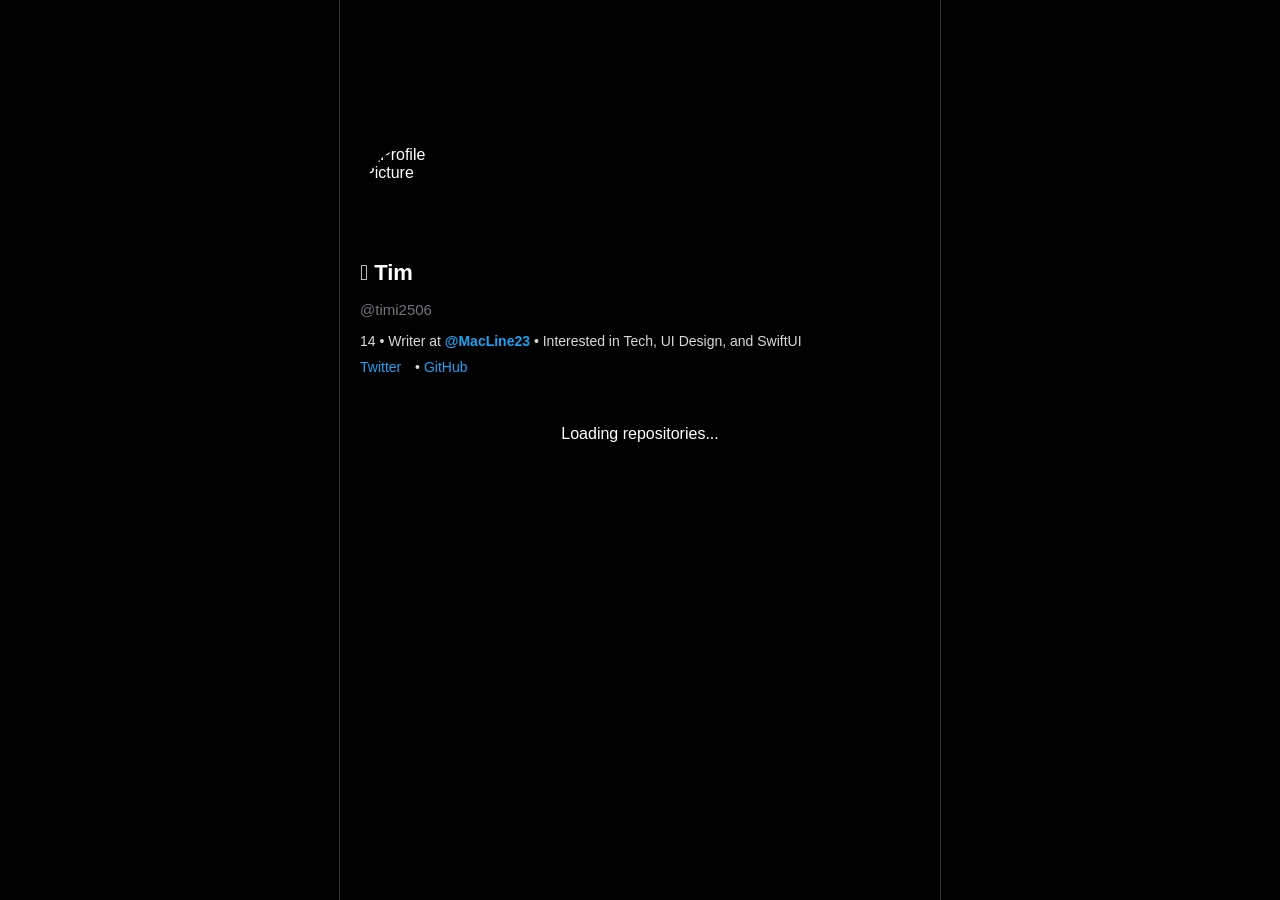
==== commit d2d13e5e: "Update index.html" ====
--- a/index.html
+++ b/index.html
@@ -3,96 +3,168 @@
 <head>
     <meta charset="UTF-8">
     <meta name="viewport" content="width=device-width, initial-scale=1.0">
-    <title>Timi2506 - Portfolio</title>
+    <title>@timi2506</title>
     <style>
+        @import url('https://abs.twimg.com/responsive-web/client-web/Chirp-Regular.80fda27a.woff2');
+
+        /* macOS & Twitter-like Styling */
         body {
-            font-family: -apple-system, BlinkMacSystemFont, "Segoe UI", Roboto, "Helvetica Neue", Arial, sans-serif;
+            font-family: 'TwitterChirp', -apple-system, BlinkMacSystemFont, "Segoe UI", Roboto, Helvetica, Arial, sans-serif;
             margin: 0;
             padding: 0;
-            background-color: #f5f5f7;
-            color: #1d1d1f;
-            text-align: center;
+            background: #000;
+            color: white;
+            display: flex;
+            justify-content: center;
         }
 
         .container {
-            max-width: 800px;
-            margin: 40px auto;
-            padding: 20px;
-            background: white;
-            border-radius: 12px;
-            box-shadow: 0 4px 12px rgba(0, 0, 0, 0.1);
+            width: 600px;
+            background: #000;
+            min-height: 100vh;
+            border-left: 1px solid #2F3336;
+            border-right: 1px solid #2F3336;
         }
 
-        h1 {
-            font-size: 32px;
+        /* Profile Header */
+        .header {
+            background: url('https://pbs.twimg.com/profile_banners/1671731225424195584/1704821295/1500x500') no-repeat center;
+            background-size: cover;
+            height: 200px;
+            position: relative;
+        }
+
+        .profile-pic {
+            width: 100px;
+            height: 100px;
+            border-radius: 50%;
+            border: 4px solid black;
+            position: absolute;
+            bottom: -50px;
+            left: 20px;
+        }
+
+        /* Profile Info */
+        .profile-info {
+            padding: 60px 20px 10px;
+        }
+
+        .profile-info h1 {
+            font-size: 22px;
+            margin: 0;
+        }
+
+        .username {
+            color: #71767b;
+            font-size: 15px;
+        }
+
+        .bio {
+            font-size: 14px;
+            color: #d9d9d9;
             margin-bottom: 10px;
         }
 
-        p {
-            font-size: 18px;
-            color: #555;
+        .bio a {
+            color: #1DA1F2;
+            text-decoration: none;
+            font-weight: bold;
         }
 
-        .repo-list {
-            list-style: none;
-            padding: 0;
+        .bio a:hover {
+            text-decoration: underline;
         }
 
-        .repo-list li {
-            background: #f0f0f5;
-            margin: 10px 0;
-            padding: 12px;
-            border-radius: 8px;
-            text-align: left;
+        /* Social Links */
+        .socials {
+            font-size: 14px;
+            color: #d9d9d9;
+            margin-top: 5px;
         }
 
-        .repo-list a {
+        .socials a {
+            color: #1DA1F2;
             text-decoration: none;
-            color: #007aff;
-            font-weight: 600;
+            margin-right: 10px;
         }
 
-        .chips {
-            margin-top: 20px;
+        .socials a:hover {
+            text-decoration: underline;
         }
 
-        .chip {
-            display: inline-block;
-            background: #007aff;
-            color: white;
-            padding: 8px 14px;
-            border-radius: 20px;
-            font-size: 14px;
-            text-decoration: none;
-            margin: 5px;
+        /* Repository Feed (Tweets) */
+        .repo-feed {
+            padding: 10px;
         }
 
-        .chip:hover {
-            background: #005bb5;
+        .repo {
+            padding: 15px;
+            border-bottom: 1px solid #2F3336;
+            transition: background 0.2s ease;
+            cursor: pointer;
+        }
+
+        .repo:hover {
+            background: rgba(255, 255, 255, 0.1);
+        }
+
+        .repo-title {
+            font-weight: bold;
+            font-size: 16px;
+        }
+
+        .repo-description {
+            font-size: 14px;
+            color: #d9d9d9;
+            margin-top: 5px;
+        }
+
+        .repo-date {
+            font-size: 12px;
+            color: #71767b;
+            margin-top: 5px;
         }
     </style>
 </head>
 <body>
 
     <div class="container">
-        <h1>Timi2506</h1>
-        <p>Welcome to my portfolio! Here are my latest GitHub repositories:</p>
-        <ul id="repo-list" class="repo-list"></ul>
-        
-        <div class="chips">
-            <a href="https://twitter.com/timi2506" class="chip" target="_blank">Twitter</a>
-            <a href="https://github.com/timi2506" class="chip" target="_blank">GitHub</a>
+        <!-- Profile Header -->
+        <div class="header">
+            <img src="https://pbs.twimg.com/profile_images/1848767530292183041/XEQM3vo2_400x400.jpg" alt="Profile Picture" class="profile-pic">
+        </div>
+
+        <!-- Profile Info -->
+        <div class="profile-info">
+            <h1> Tim</h1>
+            <p class="username">@timi2506</p>
+            <p class="bio">14 • Writer at <a href="https://x.com/MacLine23" target="_blank">@MacLine23</a> • Interested in Tech, UI Design, and SwiftUI</p>
+            
+            <!-- Social Links -->
+            <p class="socials">
+                <a href="https://twitter.com/timi2506" target="_blank">Twitter</a> •
+                <a href="https://github.com/timi2506" target="_blank">GitHub</a>
+            </p>
+        </div>
+
+        <!-- Repository Feed -->
+        <div class="repo-feed" id="repo-feed">
+            <p style="text-align:center;">Loading repositories...</p>
         </div>
     </div>
 
     <script>
         async function fetchGitHubRepos() {
-            const response = await fetch("https://api.github.com/users/timi2506/repos?sort=updated&per_page=5");
+            const response = await fetch("https://api.github.com/users/timi2506/repos?sort=updated");
             const repos = await response.json();
-            const repoList = document.getElementById("repo-list");
-            
-            repoList.innerHTML = repos.map(repo => 
-                `<li><a href="${repo.html_url}" target="_blank">${repo.name}</a> - ${repo.description || "No description"}</li>`
+            const repoFeed = document.getElementById("repo-feed");
+
+            repoFeed.innerHTML = repos.map(repo => 
+                `<div class="repo" onclick="window.open('${repo.html_url}', '_blank')">
+                    <div class="repo-title">${repo.name}</div>
+                    <div class="repo-description">${repo.description || "No description available"}</div>
+                    <div class="repo-date">Updated on ${new Date(repo.updated_at).toDateString()}</div>
+                </div>`
             ).join("");
         }
 
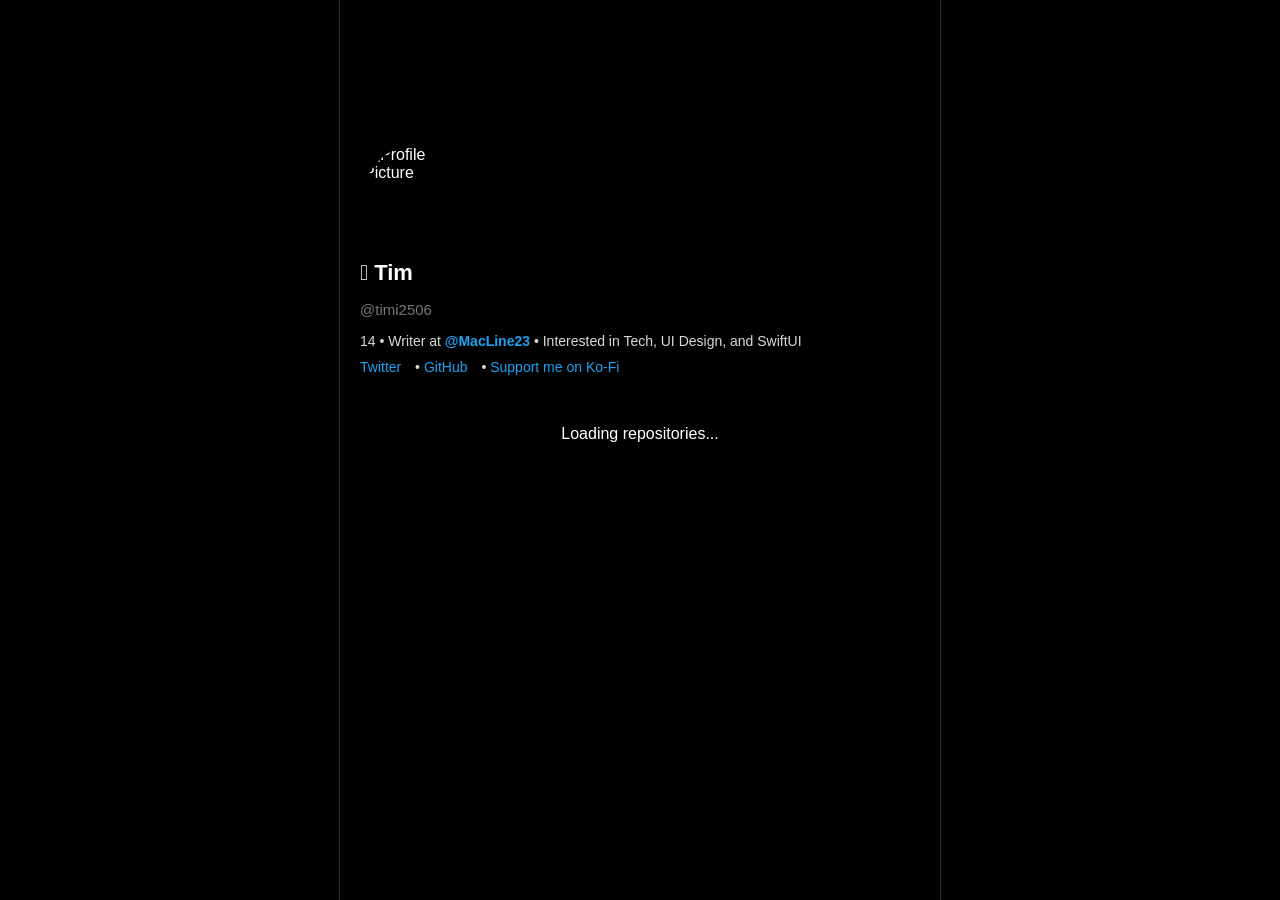
==== commit 8267b543: "Update index.html" ====
--- a/index.html
+++ b/index.html
@@ -143,7 +143,8 @@
             <!-- Social Links -->
             <p class="socials">
                 <a href="https://twitter.com/timi2506" target="_blank">Twitter</a> •
-                <a href="https://github.com/timi2506" target="_blank">GitHub</a>
+                <a href="https://github.com/timi2506" target="_blank">GitHub</a> •
+                <a href="https://ko-fi.com/timi2506" target="_blank">Support me on Ko-Fi</a>
             </p>
         </div>
 
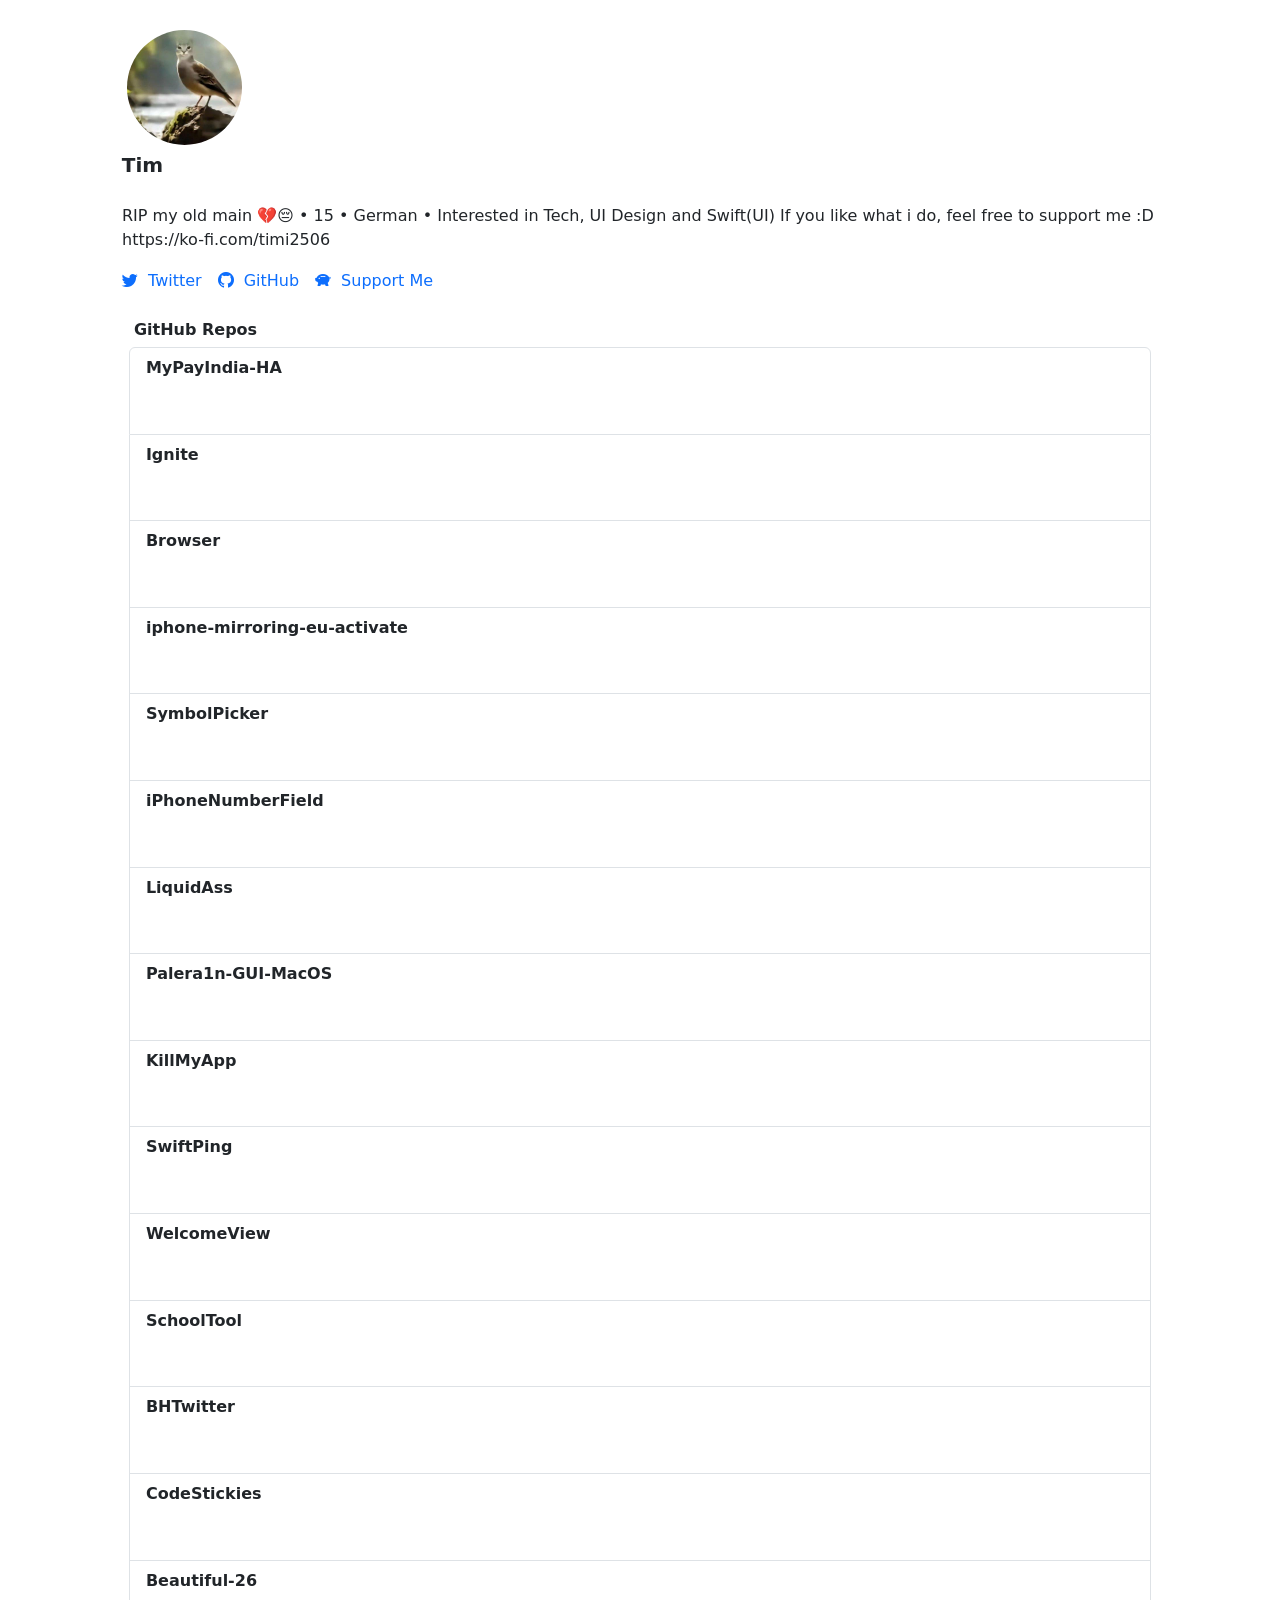
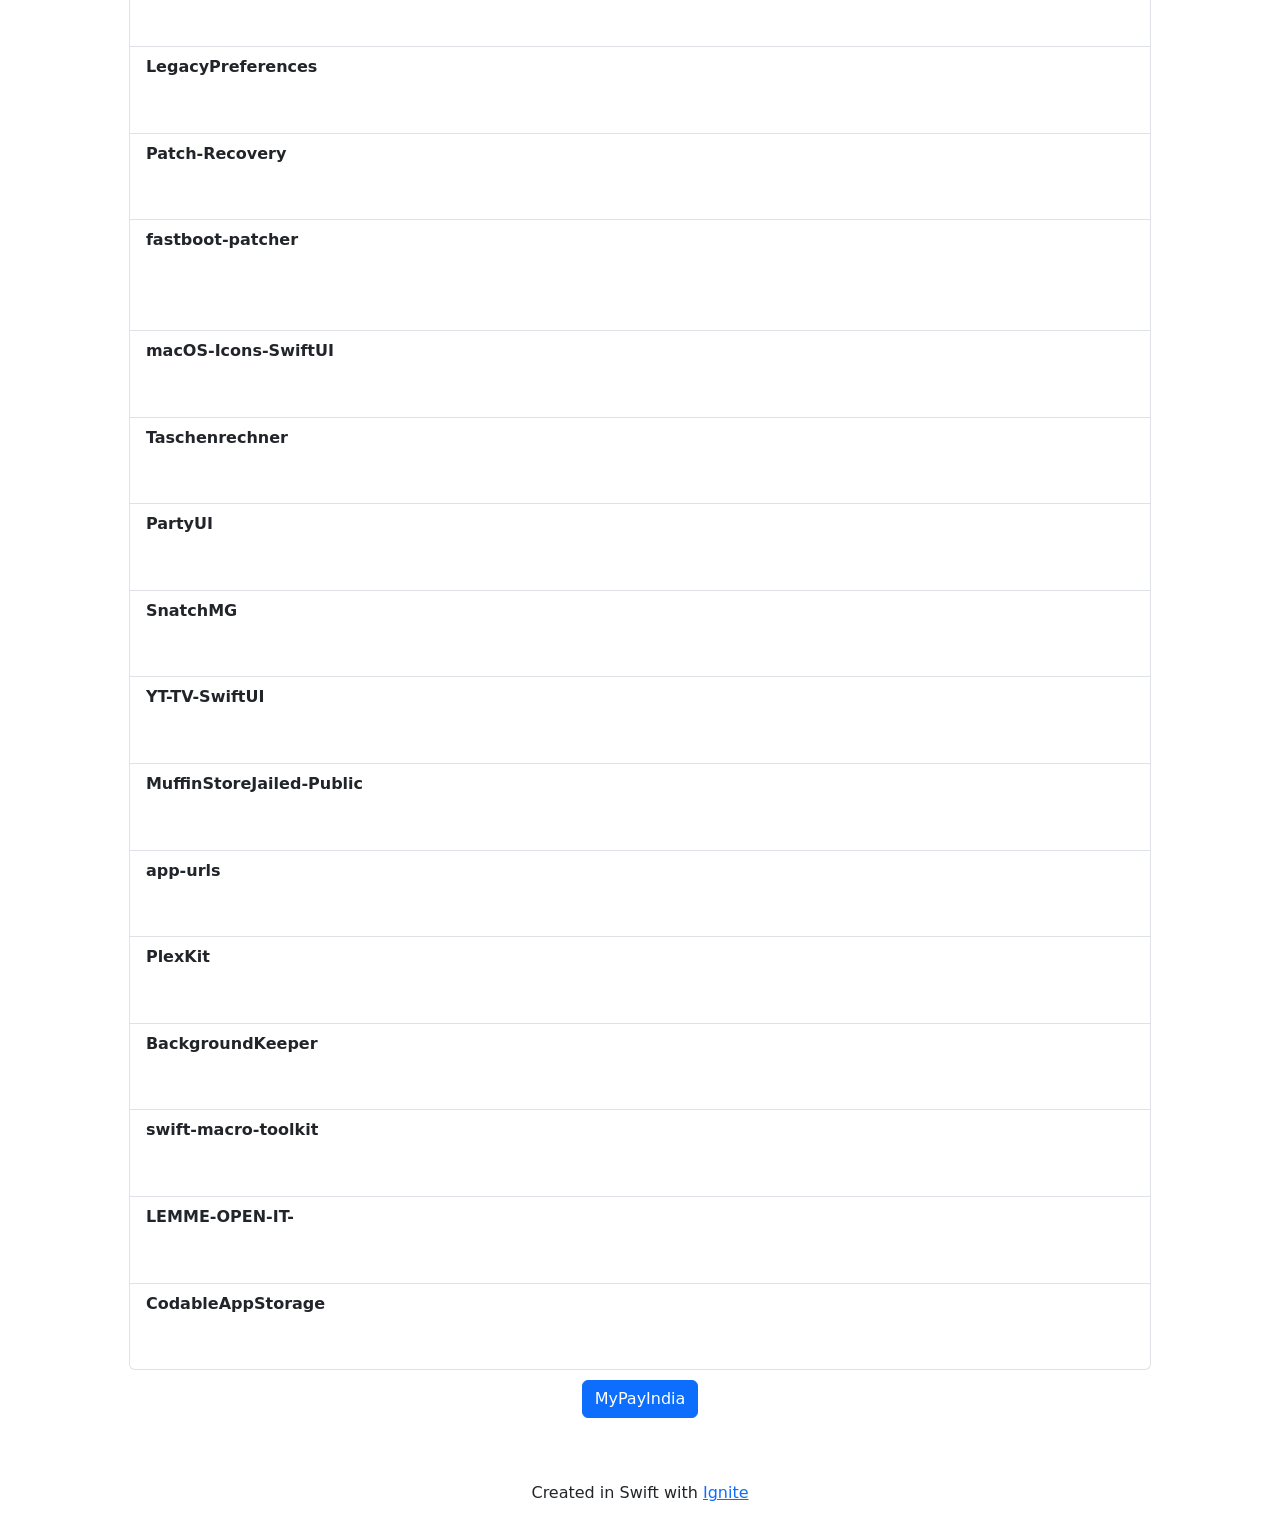
==== commit 18a1edfb: "test" ====
--- a/index.html
+++ b/index.html
@@ -1,176 +1,436 @@
-<!DOCTYPE html>
-<html lang="en">
-<head>
-    <meta charset="UTF-8">
-    <meta name="viewport" content="width=device-width, initial-scale=1.0">
-    <title>@timi2506</title>
-    <style>
-        @import url('https://abs.twimg.com/responsive-web/client-web/Chirp-Regular.80fda27a.woff2');
-
-        /* macOS & Twitter-like Styling */
-        body {
-            font-family: 'TwitterChirp', -apple-system, BlinkMacSystemFont, "Segoe UI", Roboto, Helvetica, Arial, sans-serif;
-            margin: 0;
-            padding: 0;
-            background: #000;
-            color: white;
-            display: flex;
-            justify-content: center;
+<!doctype html>
+<html lang="en" data-light-theme="light" data-dark-theme="dark">
+  <head>
+    <meta charset="utf-8" />
+    <meta name="viewport" content="width=device-width, initial-scale=1" />
+    <meta name="author" content="timi2506" />
+    <meta name="generator" content="Ignite v0.6.0" />
+    <title>Home</title>
+    <link href="/css/bootstrap.min.css" rel="stylesheet" />
+    <link href="/css/bootstrap-icons.min.css" rel="stylesheet" />
+    <link href="/css/ignite-core.min.css" rel="stylesheet" />
+    <link href="https://timi2506.is-a.dev/" rel="canonical" />
+    <script>(function() {
+    function getThemePreference() {
+        return localStorage.getItem('custom-theme') || 'auto';
+    }
+
+    function applyTheme(themeID) {
+        const prefersDark = window.matchMedia('(prefers-color-scheme: dark)').matches;
+        const lightThemeID = document.documentElement.getAttribute('data-light-theme') || 'light';
+        const darkThemeID = document.documentElement.getAttribute('data-dark-theme') || 'dark';
+        const actualThemeID = themeID === 'auto' ? (prefersDark ? darkThemeID : lightThemeID) : themeID;
+
+        document.documentElement.setAttribute('data-bs-theme', actualThemeID);
+        document.documentElement.setAttribute('data-theme-state', themeID);
+    }
+
+    function applySyntaxTheme() {
+        const syntaxTheme = getComputedStyle(document.documentElement)
+            .getPropertyValue('--syntax-highlight-theme').trim().replace(/"/g, '');
+
+        if (!syntaxTheme) return;
+
+        document.querySelectorAll('link[data-highlight-theme]').forEach(link => {
+            link.setAttribute('disabled', 'disabled');
+        });
+
+        const themeLink = document.querySelector(`link[data-highlight-theme="${syntaxTheme}"]`);
+        if (themeLink) {
+            themeLink.removeAttribute('disabled');
         }
-
-        .container {
-            width: 600px;
-            background: #000;
-            min-height: 100vh;
-            border-left: 1px solid #2F3336;
-            border-right: 1px solid #2F3336;
+    }
+
+    window.matchMedia('(prefers-color-scheme: dark)').addEventListener('change', e => {
+        const currentTheme = getThemePreference();
+        if (currentTheme === 'auto') {
+            applyTheme('auto');
+            applySyntaxTheme();
         }
-
-        /* Profile Header */
-        .header {
-            background: url('https://pbs.twimg.com/profile_banners/1671731225424195584/1704821295/1500x500') no-repeat center;
-            background-size: cover;
-            height: 200px;
-            position: relative;
-        }
-
-        .profile-pic {
-            width: 100px;
-            height: 100px;
-            border-radius: 50%;
-            border: 4px solid black;
-            position: absolute;
-            bottom: -50px;
-            left: 20px;
-        }
-
-        /* Profile Info */
-        .profile-info {
-            padding: 60px 20px 10px;
-        }
-
-        .profile-info h1 {
-            font-size: 22px;
-            margin: 0;
-        }
-
-        .username {
-            color: #71767b;
-            font-size: 15px;
-        }
-
-        .bio {
-            font-size: 14px;
-            color: #d9d9d9;
-            margin-bottom: 10px;
-        }
-
-        .bio a {
-            color: #1DA1F2;
-            text-decoration: none;
-            font-weight: bold;
-        }
-
-        .bio a:hover {
-            text-decoration: underline;
-        }
-
-        /* Social Links */
-        .socials {
-            font-size: 14px;
-            color: #d9d9d9;
-            margin-top: 5px;
-        }
-
-        .socials a {
-            color: #1DA1F2;
-            text-decoration: none;
-            margin-right: 10px;
-        }
-
-        .socials a:hover {
-            text-decoration: underline;
-        }
-
-        /* Repository Feed (Tweets) */
-        .repo-feed {
-            padding: 10px;
-        }
-
-        .repo {
-            padding: 15px;
-            border-bottom: 1px solid #2F3336;
-            transition: background 0.2s ease;
-            cursor: pointer;
-        }
-
-        .repo:hover {
-            background: rgba(255, 255, 255, 0.1);
-        }
-
-        .repo-title {
-            font-weight: bold;
-            font-size: 16px;
-        }
-
-        .repo-description {
-            font-size: 14px;
-            color: #d9d9d9;
-            margin-top: 5px;
-        }
-
-        .repo-date {
-            font-size: 12px;
-            color: #71767b;
-            margin-top: 5px;
-        }
-    </style>
-</head>
-<body>
-
-    <div class="container">
-        <!-- Profile Header -->
-        <div class="header">
-            <img src="https://pbs.twimg.com/profile_images/1848767530292183041/XEQM3vo2_400x400.jpg" alt="Profile Picture" class="profile-pic">
+    });
+
+    const savedTheme = getThemePreference();
+    applyTheme(savedTheme);
+    applySyntaxTheme();
+})();
+</script>
+    <meta property="og:site_name" content="timi2506" />
+    <meta property="og:title" content="Home" />
+    <meta name="twitter:title" content="Home" />
+    <meta property="og:url" content="https://timi2506.is-a.dev/" />
+    <meta name="twitter:domain" content="timi2506.is-a.dev" />
+    <meta name="twitter:card" content="summary_large_image" />
+    <meta name="twitter:dnt" content="on" />
+  </head>
+  <body class="container">
+    <div class="ig-main-content">
+      <div class="vstack" style="padding-left: 20px; padding-right: 20px; padding-top: 5px; padding-bottom: 5px">
+        <div class="material-ultra-thick mb-0 align-self-center vstack" style="padding: 20px; border-radius: 25px">
+          <a href="https://x.com/timi2506" class="mb-0 align-self-start link-plain d-inline-block">
+            <div class="vstack">
+              <img src="/images/pfp.jpg" alt="Profile Picture" class="img-fluid mb-0 align-self-start" style="width: 125px; height: 125px; border-radius: 100px; padding: 5px" />
+              <p class="mb-0 align-self-start" style="font-weight: 700; font-size: 20px">Tim</p>
+              <p class="text-body-secondary mb-0 align-self-start">@timi2506</p>
+              <p class="mb-0 align-self-start">RIP my old main 💔😔 • 15 • German • Interested in Tech, UI Design and Swift(UI) If you like what i do, feel free to support me :D https://ko-fi.com/timi2506</p>
+            </div></a>
+          <hr class="mb-0 align-self-start" />
+          <div class="mb-0 align-self-start hstack gap-3">
+            <a href="https://x.com/timi2506" class="mb-0 align-self-center"><span style="display: inline-flex; align-items: center"><i class="bi-twitter" style="margin-right: 10px"></i>Twitter</span></a>
+            <a href="https://github.com/timi2506" class="mb-0 align-self-center"><span style="display: inline-flex; align-items: center"><i class="bi-github" style="margin-right: 10px"></i>GitHub</span></a>
+            <a href="https://ko-fi.com/timi2506" class="mb-0 align-self-center"><span style="display: inline-flex; align-items: center"><i class="bi-piggy-bank-fill" style="margin-right: 10px"></i>Support Me</span></a>
+          </div>
         </div>
-
-        <!-- Profile Info -->
-        <div class="profile-info">
-            <h1> Tim</h1>
-            <p class="username">@timi2506</p>
-            <p class="bio">14 • Writer at <a href="https://x.com/MacLine23" target="_blank">@MacLine23</a> • Interested in Tech, UI Design, and SwiftUI</p>
-            
-            <!-- Social Links -->
-            <p class="socials">
-                <a href="https://twitter.com/timi2506" target="_blank">Twitter</a> •
-                <a href="https://github.com/timi2506" target="_blank">GitHub</a> •
-                <a href="https://ko-fi.com/timi2506" target="_blank">Support me on Ko-Fi</a>
-            </p>
+        <script class="mb-0 align-self-center">function igniteStartMyPayIndiaPayment() {
+  const MERCHANT_KEY = "MCHT-3697a5e994b322662d98777a860197a7d91b46ea64923b83035024ae9ee8a870";
+
+  // Install listener once
+  if (!window.__mypay_listener_installed__) {
+    window.__mypay_listener_installed__ = true;
+
+    window.addEventListener('message', function(event) {
+      // If MyPayIndia documents a specific origin, validate it here:
+      // if (event.origin !== "https://mypayindia.com") return;
+
+      if (event.data && event.data.payment_success) {
+        console.log("payment successful. transaction id: " + event.data.transaction_id + ", order id: " + event.data.order_id);
+      } else if (event.data) {
+        console.log("payment failed. error: " + event.data.error);
+      }
+    });
+  }
+
+  const raw = window.prompt("Enter amount (e.g. 199.00):");
+  if (raw === null) return;
+
+  const amount = Number(raw);
+  if (!Number.isFinite(amount) || amount <= 0) {
+    alert("Please enter a valid amount.");
+    return;
+  }
+
+  // Create a reasonably-unique order id
+  const orderId = "ignite_" + Date.now();
+
+  // Call MyPayIndia to create the transaction, then redirect to payment_url
+  fetch("https://mypayindia.com/api/v1/pay/create_transaction", {
+    method: "POST",
+    headers: {
+      "Content-Type": "application/json",
+      "Accept": "application/json"
+    },
+    body: JSON.stringify({
+      merchant_key: MERCHANT_KEY,
+      amount: amount,
+      order_id: orderId
+    })
+  })
+  .then(async (res) => {
+    const json = await res.json().catch(() => null);
+
+    if (!res.ok) {
+      const msg = (json && json.message) ? json.message : ("HTTP " + res.status);
+      throw new Error(msg);
+    }
+
+    if (!json || !json.success || !json.data || !json.data.payment_url) {
+      throw new Error("Unexpected response from payment API");
+    }
+
+    // Option A: redirect in same tab
+    window.location.href = json.data.payment_url;
+
+    // Option B (if you prefer popup):
+    // window.open(json.data.payment_url, "_blank", "popup,width=480,height=720");
+  })
+  .catch((err) => {
+    console.error(err);
+    alert("Could not start payment: " + err.message);
+  });
+}</script>
+        <div class="mb-0 align-self-center hstack gap-3" style="width: 95.0%; padding: 5px">
+          <p class="mb-0 align-self-center" style="font-weight: 700">GitHub Repos</p>
+          <div class="ms-auto"></div>
+          <p class="text-body-secondary mb-0 align-self-center">Last Updated: 7.4.2026, 10:53</p>
         </div>
-
-        <!-- Repository Feed -->
-        <div class="repo-feed" id="repo-feed">
-            <p style="text-align:center;">Loading repositories...</p>
+        <ul class="mb-0 align-self-center list-group" style="width: 95.0%">
+          <a href="https://github.com/timi2506/MyPayIndia-HA" class="list-group-item link-plain d-inline-block">
+            <div class="hstack gap-3">
+              <div class="mb-0 align-self-center vstack">
+                <p class="mb-0 align-self-start" style="font-weight: 700">MyPayIndia-HA</p>
+                <p class="text-body-secondary mb-0 align-self-start">MyPayIndia HomeAssistant Integration</p>
+                <p class="ig-text-small text-body-tertiary mb-0 align-self-start">Last Updated: 6.4.2026, 14:20</p>
+              </div>
+              <div class="ms-auto"></div>
+            </div></a>
+          <a href="https://github.com/timi2506/Ignite" class="list-group-item link-plain d-inline-block">
+            <div class="hstack gap-3">
+              <div class="mb-0 align-self-center vstack">
+                <p class="mb-0 align-self-start" style="font-weight: 700">Ignite</p>
+                <p class="text-body-secondary mb-0 align-self-start">A static site generator for Swift developers.</p>
+                <p class="ig-text-small text-body-tertiary mb-0 align-self-start">Last Updated: 5.4.2026, 12:16</p>
+              </div>
+              <div class="ms-auto"></div>
+            </div></a>
+          <a href="https://github.com/timi2506/Browser" class="list-group-item link-plain d-inline-block">
+            <div class="hstack gap-3">
+              <div class="mb-0 align-self-center vstack">
+                <p class="mb-0 align-self-start" style="font-weight: 700">Browser</p>
+                <p class="text-body-secondary mb-0 align-self-start">A Simple visionOS-inspired Browser made possible with WebView</p>
+                <p class="ig-text-small text-body-tertiary mb-0 align-self-start">Last Updated: 2.4.2026, 23:25</p>
+              </div>
+              <div class="ms-auto"></div>
+            </div></a>
+          <a href="https://github.com/timi2506/iphone-mirroring-eu-activate" class="list-group-item link-plain d-inline-block">
+            <div class="hstack gap-3">
+              <div class="mb-0 align-self-center vstack">
+                <p class="mb-0 align-self-start" style="font-weight: 700">iphone-mirroring-eu-activate</p>
+                <p class="text-body-secondary mb-0 align-self-start">No Description</p>
+                <p class="ig-text-small text-body-tertiary mb-0 align-self-start">Last Updated: 1.4.2026, 14:21</p>
+              </div>
+              <div class="ms-auto"></div>
+            </div></a>
+          <a href="https://github.com/timi2506/SymbolPicker" class="list-group-item link-plain d-inline-block">
+            <div class="hstack gap-3">
+              <div class="mb-0 align-self-center vstack">
+                <p class="mb-0 align-self-start" style="font-weight: 700">SymbolPicker</p>
+                <p class="text-body-secondary mb-0 align-self-start">A simple and cross-platform SFSymbol picker for SwiftUI</p>
+                <p class="ig-text-small text-body-tertiary mb-0 align-self-start">Last Updated: 31.3.2026, 10:17</p>
+              </div>
+              <div class="ms-auto"></div>
+            </div></a>
+          <a href="https://github.com/timi2506/iPhoneNumberField" class="list-group-item link-plain d-inline-block">
+            <div class="hstack gap-3">
+              <div class="mb-0 align-self-center vstack">
+                <p class="mb-0 align-self-start" style="font-weight: 700">iPhoneNumberField</p>
+                <p class="text-body-secondary mb-0 align-self-start">Elegant SwiftUI phone number textField.</p>
+                <p class="ig-text-small text-body-tertiary mb-0 align-self-start">Last Updated: 30.3.2026, 15:18</p>
+              </div>
+              <div class="ms-auto"></div>
+            </div></a>
+          <a href="https://github.com/timi2506/LiquidAss" class="list-group-item link-plain d-inline-block">
+            <div class="hstack gap-3">
+              <div class="mb-0 align-self-center vstack">
+                <p class="mb-0 align-self-start" style="font-weight: 700">LiquidAss</p>
+                <p class="text-body-secondary mb-0 align-self-start">Tool for Messing with Liquid Glass on macOS 26</p>
+                <p class="ig-text-small text-body-tertiary mb-0 align-self-start">Last Updated: 28.3.2026, 19:06</p>
+              </div>
+              <div class="ms-auto"></div>
+            </div></a>
+          <a href="https://github.com/timi2506/Palera1n-GUI-MacOS" class="list-group-item link-plain d-inline-block">
+            <div class="hstack gap-3">
+              <div class="mb-0 align-self-center vstack">
+                <p class="mb-0 align-self-start" style="font-weight: 700">Palera1n-GUI-MacOS</p>
+                <p class="text-body-secondary mb-0 align-self-start">A GUi for Palera1n jailbreak</p>
+                <p class="ig-text-small text-body-tertiary mb-0 align-self-start">Last Updated: 28.3.2026, 15:46</p>
+              </div>
+              <div class="ms-auto"></div>
+            </div></a>
+          <a href="https://github.com/timi2506/KillMyApp" class="list-group-item link-plain d-inline-block">
+            <div class="hstack gap-3">
+              <div class="mb-0 align-self-center vstack">
+                <p class="mb-0 align-self-start" style="font-weight: 700">KillMyApp</p>
+                <p class="text-body-secondary mb-0 align-self-start">No Description</p>
+                <p class="ig-text-small text-body-tertiary mb-0 align-self-start">Last Updated: 20.3.2026, 8:40</p>
+              </div>
+              <div class="ms-auto"></div>
+            </div></a>
+          <a href="https://github.com/timi2506/SwiftPing" class="list-group-item link-plain d-inline-block">
+            <div class="hstack gap-3">
+              <div class="mb-0 align-self-center vstack">
+                <p class="mb-0 align-self-start" style="font-weight: 700">SwiftPing</p>
+                <p class="text-body-secondary mb-0 align-self-start">ICMP Ping in swift</p>
+                <p class="ig-text-small text-body-tertiary mb-0 align-self-start">Last Updated: 18.3.2026, 8:31</p>
+              </div>
+              <div class="ms-auto"></div>
+            </div></a>
+          <a href="https://github.com/timi2506/WelcomeView" class="list-group-item link-plain d-inline-block">
+            <div class="hstack gap-3">
+              <div class="mb-0 align-self-center vstack">
+                <p class="mb-0 align-self-start" style="font-weight: 700">WelcomeView</p>
+                <p class="text-body-secondary mb-0 align-self-start">Swift Package for Xcode like Welcome Screens</p>
+                <p class="ig-text-small text-body-tertiary mb-0 align-self-start">Last Updated: 17.3.2026, 13:50</p>
+              </div>
+              <div class="ms-auto"></div>
+            </div></a>
+          <a href="https://github.com/timi2506/SchoolTool" class="list-group-item link-plain d-inline-block">
+            <div class="hstack gap-3">
+              <div class="mb-0 align-self-center vstack">
+                <p class="mb-0 align-self-start" style="font-weight: 700">SchoolTool</p>
+                <p class="text-body-secondary mb-0 align-self-start">No Description</p>
+                <p class="ig-text-small text-body-tertiary mb-0 align-self-start">Last Updated: 11.3.2026, 21:46</p>
+              </div>
+              <div class="ms-auto"></div>
+            </div></a>
+          <a href="https://github.com/timi2506/BHTwitter" class="list-group-item link-plain d-inline-block">
+            <div class="hstack gap-3">
+              <div class="mb-0 align-self-center vstack">
+                <p class="mb-0 align-self-start" style="font-weight: 700">BHTwitter</p>
+                <p class="text-body-secondary mb-0 align-self-start">Awesome tweak for Twitter</p>
+                <p class="ig-text-small text-body-tertiary mb-0 align-self-start">Last Updated: 7.3.2026, 20:10</p>
+              </div>
+              <div class="ms-auto"></div>
+            </div></a>
+          <a href="https://github.com/timi2506/CodeStickies" class="list-group-item link-plain d-inline-block">
+            <div class="hstack gap-3">
+              <div class="mb-0 align-self-center vstack">
+                <p class="mb-0 align-self-start" style="font-weight: 700">CodeStickies</p>
+                <p class="text-body-secondary mb-0 align-self-start">No Description</p>
+                <p class="ig-text-small text-body-tertiary mb-0 align-self-start">Last Updated: 24.2.2026, 21:17</p>
+              </div>
+              <div class="ms-auto"></div>
+            </div></a>
+          <a href="https://github.com/timi2506/Beautiful-26" class="list-group-item link-plain d-inline-block">
+            <div class="hstack gap-3">
+              <div class="mb-0 align-self-center vstack">
+                <p class="mb-0 align-self-start" style="font-weight: 700">Beautiful-26</p>
+                <p class="text-body-secondary mb-0 align-self-start">No Description</p>
+                <p class="ig-text-small text-body-tertiary mb-0 align-self-start">Last Updated: 24.2.2026, 3:22</p>
+              </div>
+              <div class="ms-auto"></div>
+            </div></a>
+          <a href="https://github.com/timi2506/LegacyPreferences" class="list-group-item link-plain d-inline-block">
+            <div class="hstack gap-3">
+              <div class="mb-0 align-self-center vstack">
+                <p class="mb-0 align-self-start" style="font-weight: 700">LegacyPreferences</p>
+                <p class="text-body-secondary mb-0 align-self-start">WIP recreation of classic System Preferences for MacOS Ventura and newer</p>
+                <p class="ig-text-small text-body-tertiary mb-0 align-self-start">Last Updated: 13.2.2026, 12:44</p>
+              </div>
+              <div class="ms-auto"></div>
+            </div></a>
+          <a href="https://github.com/timi2506/Patch-Recovery" class="list-group-item link-plain d-inline-block">
+            <div class="hstack gap-3">
+              <div class="mb-0 align-self-center vstack">
+                <p class="mb-0 align-self-start" style="font-weight: 700">Patch-Recovery</p>
+                <p class="text-body-secondary mb-0 align-self-start">CI service that patches recovery.img of Dynamic Samsung devices.</p>
+                <p class="ig-text-small text-body-tertiary mb-0 align-self-start">Last Updated: 8.2.2026, 1:44</p>
+              </div>
+              <div class="ms-auto"></div>
+            </div></a>
+          <a href="https://github.com/timi2506/fastboot-patcher" class="list-group-item link-plain d-inline-block">
+            <div class="hstack gap-3">
+              <div class="mb-0 align-self-center vstack">
+                <p class="mb-0 align-self-start" style="font-weight: 700">fastboot-patcher</p>
+                <p class="text-body-secondary mb-0 align-self-start">A bash script that utilizes avbtool &amp; magiskboot to patch recovery images of dynamic samsung devices with android 10 and above to enable fastbootd.</p>
+                <p class="ig-text-small text-body-tertiary mb-0 align-self-start">Last Updated: 8.2.2026, 1:14</p>
+              </div>
+              <div class="ms-auto"></div>
+            </div></a>
+          <a href="https://github.com/timi2506/macOS-Icons-SwiftUI" class="list-group-item link-plain d-inline-block">
+            <div class="hstack gap-3">
+              <div class="mb-0 align-self-center vstack">
+                <p class="mb-0 align-self-start" style="font-weight: 700">macOS-Icons-SwiftUI</p>
+                <p class="text-body-secondary mb-0 align-self-start">SwiftUI App for macosicons.com using their API</p>
+                <p class="ig-text-small text-body-tertiary mb-0 align-self-start">Last Updated: 7.2.2026, 2:10</p>
+              </div>
+              <div class="ms-auto"></div>
+            </div></a>
+          <a href="https://github.com/timi2506/Taschenrechner" class="list-group-item link-plain d-inline-block">
+            <div class="hstack gap-3">
+              <div class="mb-0 align-self-center vstack">
+                <p class="mb-0 align-self-start" style="font-weight: 700">Taschenrechner</p>
+                <p class="text-body-secondary mb-0 align-self-start">No Description</p>
+                <p class="ig-text-small text-body-tertiary mb-0 align-self-start">Last Updated: 1.2.2026, 18:23</p>
+              </div>
+              <div class="ms-auto"></div>
+            </div></a>
+          <a href="https://github.com/timi2506/PartyUI" class="list-group-item link-plain d-inline-block">
+            <div class="hstack gap-3">
+              <div class="mb-0 align-self-center vstack">
+                <p class="mb-0 align-self-start" style="font-weight: 700">PartyUI</p>
+                <p class="text-body-secondary mb-0 align-self-start">Some of the SwiftUI things we like to use a lot, packaged into a Swift Package for convenience.</p>
+                <p class="ig-text-small text-body-tertiary mb-0 align-self-start">Last Updated: 29.1.2026, 21:35</p>
+              </div>
+              <div class="ms-auto"></div>
+            </div></a>
+          <a href="https://github.com/timi2506/SnatchMG" class="list-group-item link-plain d-inline-block">
+            <div class="hstack gap-3">
+              <div class="mb-0 align-self-center vstack">
+                <p class="mb-0 align-self-start" style="font-weight: 700">SnatchMG</p>
+                <p class="text-body-secondary mb-0 align-self-start">No Description</p>
+                <p class="ig-text-small text-body-tertiary mb-0 align-self-start">Last Updated: 29.1.2026, 10:23</p>
+              </div>
+              <div class="ms-auto"></div>
+            </div></a>
+          <a href="https://github.com/timi2506/YT-TV-SwiftUI" class="list-group-item link-plain d-inline-block">
+            <div class="hstack gap-3">
+              <div class="mb-0 align-self-center vstack">
+                <p class="mb-0 align-self-start" style="font-weight: 700">YT-TV-SwiftUI</p>
+                <p class="text-body-secondary mb-0 align-self-start">YouTube TV UI for iOS with the Help of WebView and a custom User Agent</p>
+                <p class="ig-text-small text-body-tertiary mb-0 align-self-start">Last Updated: 27.1.2026, 15:55</p>
+              </div>
+              <div class="ms-auto"></div>
+            </div></a>
+          <a href="https://github.com/timi2506/MuffinStoreJailed-Public" class="list-group-item link-plain d-inline-block">
+            <div class="hstack gap-3">
+              <div class="mb-0 align-self-center vstack">
+                <p class="mb-0 align-self-start" style="font-weight: 700">MuffinStoreJailed-Public</p>
+                <p class="text-body-secondary mb-0 align-self-start">No Description</p>
+                <p class="ig-text-small text-body-tertiary mb-0 align-self-start">Last Updated: 27.1.2026, 15:55</p>
+              </div>
+              <div class="ms-auto"></div>
+            </div></a>
+          <a href="https://github.com/timi2506/app-urls" class="list-group-item link-plain d-inline-block">
+            <div class="hstack gap-3">
+              <div class="mb-0 align-self-center vstack">
+                <p class="mb-0 align-self-start" style="font-weight: 700">app-urls</p>
+                <p class="text-body-secondary mb-0 align-self-start">A long list of App URLs for iOS, macOS and Android</p>
+                <p class="ig-text-small text-body-tertiary mb-0 align-self-start">Last Updated: 21.1.2026, 11:50</p>
+              </div>
+              <div class="ms-auto"></div>
+            </div></a>
+          <a href="https://github.com/timi2506/PlexKit" class="list-group-item link-plain d-inline-block">
+            <div class="hstack gap-3">
+              <div class="mb-0 align-self-center vstack">
+                <p class="mb-0 align-self-start" style="font-weight: 700">PlexKit</p>
+                <p class="text-body-secondary mb-0 align-self-start">An async, type-safe Plex interface in Swift.</p>
+                <p class="ig-text-small text-body-tertiary mb-0 align-self-start">Last Updated: 18.1.2026, 19:07</p>
+              </div>
+              <div class="ms-auto"></div>
+            </div></a>
+          <a href="https://github.com/timi2506/BackgroundKeeper" class="list-group-item link-plain d-inline-block">
+            <div class="hstack gap-3">
+              <div class="mb-0 align-self-center vstack">
+                <p class="mb-0 align-self-start" style="font-weight: 700">BackgroundKeeper</p>
+                <p class="text-body-secondary mb-0 align-self-start">Background Keeper by playing a silent audio in the background, iOS 13+</p>
+                <p class="ig-text-small text-body-tertiary mb-0 align-self-start">Last Updated: 20.12.2025, 17:07</p>
+              </div>
+              <div class="ms-auto"></div>
+            </div></a>
+          <a href="https://github.com/timi2506/swift-macro-toolkit" class="list-group-item link-plain d-inline-block">
+            <div class="hstack gap-3">
+              <div class="mb-0 align-self-center vstack">
+                <p class="mb-0 align-self-start" style="font-weight: 700">swift-macro-toolkit</p>
+                <p class="text-body-secondary mb-0 align-self-start">A powerful toolkit for creating concise and expressive Swift macros</p>
+                <p class="ig-text-small text-body-tertiary mb-0 align-self-start">Last Updated: 12.12.2025, 23:32</p>
+              </div>
+              <div class="ms-auto"></div>
+            </div></a>
+          <a href="https://github.com/timi2506/LEMME-OPEN-IT-" class="list-group-item link-plain d-inline-block">
+            <div class="hstack gap-3">
+              <div class="mb-0 align-self-center vstack">
+                <p class="mb-0 align-self-start" style="font-weight: 700">LEMME-OPEN-IT-</p>
+                <p class="text-body-secondary mb-0 align-self-start">No Description</p>
+                <p class="ig-text-small text-body-tertiary mb-0 align-self-start">Last Updated: 9.12.2025, 1:05</p>
+              </div>
+              <div class="ms-auto"></div>
+            </div></a>
+          <a href="https://github.com/timi2506/CodableAppStorage" class="list-group-item link-plain d-inline-block">
+            <div class="hstack gap-3">
+              <div class="mb-0 align-self-center vstack">
+                <p class="mb-0 align-self-start" style="font-weight: 700">CodableAppStorage</p>
+                <p class="text-body-secondary mb-0 align-self-start">An Alternative to @AppStorage that allows any Decodable Type to be used</p>
+                <p class="ig-text-small text-body-tertiary mb-0 align-self-start">Last Updated: 8.12.2025, 10:36</p>
+              </div>
+              <div class="ms-auto"></div>
+            </div></a>
+        </ul>
+        <div class="mb-0 align-self-center vstack" style="padding: 10px">
+          <button type="button" class="mb-0 align-self-center btn btn-primary" onclick="igniteStartMyPayIndiaPayment()">MyPayIndia</button>
         </div>
+      </div>
     </div>
-
-    <script>
-        async function fetchGitHubRepos() {
-            const response = await fetch("https://api.github.com/users/timi2506/repos?sort=updated");
-            const repos = await response.json();
-            const repoFeed = document.getElementById("repo-feed");
-
-            repoFeed.innerHTML = repos.map(repo => 
-                `<div class="repo" onclick="window.open('${repo.html_url}', '_blank')">
-                    <div class="repo-title">${repo.name}</div>
-                    <div class="repo-description">${repo.description || "No description available"}</div>
-                    <div class="repo-date">Updated on ${new Date(repo.updated_at).toDateString()}</div>
-                </div>`
-            ).join("");
-        }
-
-        fetchGitHubRepos();
-    </script>
-
-</body>
-</html>
+    <p class="text-center mt-5">Created in Swift with <a href="https://github.com/twostraws/Ignite">Ignite</a></p>
+    <script src="/js/bootstrap.bundle.min.js"></script>
+    <script src="/js/ignite-core.js"></script>
+  </body>
+</html>
--- a/css/ignite-core.min.css
+++ b/css/ignite-core.min.css
@@ -0,0 +1,906 @@
+/* Since positioning the image, we need to help out the caption */
+.carousel-caption {
+  bottom: 3rem;
+  z-index: 10;
+}
+
+/* Declare heights because of positioning of img element */
+.carousel-item {
+  height: 32rem;
+}
+
+/* Removing padding from the last paragraph in an alert. */
+div.alert p:last-child {
+  margin-bottom: 0;
+}
+
+.font-inherit, .font-inherit * {
+  font: inherit;
+}
+
+.color-inherit, .color-inherit * {
+  color: inherit;
+}
+
+.line-height-inherit {
+  line-height: inherit;
+}
+
+.form-control::placeholder {
+    color: gray;
+    opacity: 1;
+}
+/* Removing text syling from a link. */
+.link-plain {
+    color: inherit;
+    text-decoration: none;
+    cursor: pointer;
+}
+
+/* Define CSS Variables for Material Backgrounds */
+:root {
+    /* Light Material Values */
+    --material-light-ultra-thin: rgba(255, 255, 255, 0.5);
+    --material-light-ultra-thin-blur: rgba(255, 255, 255, 0.2);
+    --material-light-thin: rgba(255, 255, 255, 0.6);
+    --material-light-thin-blur: rgba(255, 255, 255, 0.3);
+    --material-light-regular: rgba(255, 255, 255, 0.7);
+    --material-light-regular-blur: rgba(255, 255, 255, 0.4);
+    --material-light-thick: rgba(255, 255, 255, 0.8);
+    --material-light-thick-blur: rgba(255, 255, 255, 0.5);
+    --material-light-ultra-thick: rgba(255, 255, 255, 0.9);
+    --material-light-ultra-thick-blur: rgba(255, 255, 255, 0.6);
+
+    /* Dark Material Values */
+    --material-dark-ultra-thin: rgba(30, 30, 30, 0.5);
+    --material-dark-ultra-thin-blur: rgba(30, 30, 30, 0.2);
+    --material-dark-thin: rgba(30, 30, 30, 0.6);
+    --material-dark-thin-blur: rgba(30, 30, 30, 0.3);
+    --material-dark-regular: rgba(30, 30, 30, 0.7);
+    --material-dark-regular-blur: rgba(30, 30, 30, 0.4);
+    --material-dark-thick: rgba(30, 30, 30, 0.8);
+    --material-dark-thick-blur: rgba(30, 30, 30, 0.5);
+    --material-dark-ultra-thick: rgba(30, 30, 30, 0.9);
+    --material-dark-ultra-thick-blur: rgba(30, 30, 30, 0.6);
+}
+
+/* Auto-switching Material Classes */
+.material-ultra-thin {
+    background: var(--material-light-ultra-thin);
+    @supports ((backdrop-filter: blur(10px)) or (-webkit-backdrop-filter: blur(10px))) {
+        background: var(--material-light-ultra-thin-blur);
+        -webkit-backdrop-filter: blur(10px) saturate(180%);
+        backdrop-filter: blur(10px) saturate(180%);
+    }
+}
+
+.material-thin {
+    background: var(--material-light-thin);
+    @supports ((backdrop-filter: blur(20px)) or (-webkit-backdrop-filter: blur(20px))) {
+        background: var(--material-light-thin-blur);
+        -webkit-backdrop-filter: blur(20px) saturate(180%);
+        backdrop-filter: blur(20px) saturate(180%);
+    }
+}
+
+.material-regular {
+    background: var(--material-light-regular);
+    @supports ((backdrop-filter: blur(30px)) or (-webkit-backdrop-filter: blur(30px))) {
+        background: var(--material-light-regular-blur);
+        -webkit-backdrop-filter: blur(30px) saturate(180%);
+        backdrop-filter: blur(30px) saturate(180%);
+    }
+}
+
+.material-thick {
+    background: var(--material-light-thick);
+    @supports ((backdrop-filter: blur(50px)) or (-webkit-backdrop-filter: blur(50px))) {
+        background: var(--material-light-thick-blur);
+        -webkit-backdrop-filter: blur(50px) saturate(180%);
+        backdrop-filter: blur(50px) saturate(180%);
+    }
+}
+
+.material-ultra-thick {
+    background: var(--material-light-ultra-thick);
+    @supports ((backdrop-filter: blur(70px)) or (-webkit-backdrop-filter: blur(70px))) {
+        background: var(--material-light-ultra-thick-blur);
+        -webkit-backdrop-filter: blur(70px) saturate(180%);
+        backdrop-filter: blur(70px) saturate(180%);
+    }
+}
+
+[data-bs-theme*="dark"] .material-ultra-thin {
+    background: var(--material-dark-ultra-thin);
+    @supports ((backdrop-filter: blur(10px)) or (-webkit-backdrop-filter: blur(10px))) {
+        background: var(--material-dark-ultra-thin-blur);
+        -webkit-backdrop-filter: blur(10px) saturate(180%);
+        backdrop-filter: blur(10px) saturate(180%);
+    }
+}
+
+[data-bs-theme*="dark"] .material-thin {
+    background: var(--material-dark-thin);
+    @supports ((backdrop-filter: blur(20px)) or (-webkit-backdrop-filter: blur(20px))) {
+        background: var(--material-dark-thin-blur);
+        -webkit-backdrop-filter: blur(20px) saturate(180%);
+        backdrop-filter: blur(20px) saturate(180%);
+    }
+}
+
+[data-bs-theme*="dark"] .material-regular {
+    background: var(--material-dark-regular);
+    @supports ((backdrop-filter: blur(30px)) or (-webkit-backdrop-filter: blur(30px))) {
+        background: var(--material-dark-regular-blur);
+        -webkit-backdrop-filter: blur(30px) saturate(180%);
+        backdrop-filter: blur(30px) saturate(180%);
+    }
+}
+
+[data-bs-theme*="dark"] .material-thick {
+    background: var(--material-dark-thick);
+    @supports ((backdrop-filter: blur(50px)) or (-webkit-backdrop-filter: blur(50px))) {
+        background: var(--material-dark-thick-blur);
+        -webkit-backdrop-filter: blur(50px) saturate(180%);
+        backdrop-filter: blur(50px) saturate(180%);
+    }
+}
+
+[data-bs-theme*="dark"] .material-ultra-thick {
+    background: var(--material-dark-ultra-thick);
+    @supports ((backdrop-filter: blur(70px)) or (-webkit-backdrop-filter: blur(70px))) {
+        background: var(--material-dark-ultra-thick-blur);
+        -webkit-backdrop-filter: blur(70px) saturate(180%);
+        backdrop-filter: blur(70px) saturate(180%);
+    }
+}
+
+/* Light Material Classes (for explicit overrides) */
+.material-ultra-thin-light {
+    background: var(--material-light-ultra-thin);
+    @supports ((backdrop-filter: blur(10px)) or (-webkit-backdrop-filter: blur(10px))) {
+        background: var(--material-light-ultra-thin-blur);
+        -webkit-backdrop-filter: blur(10px) saturate(180%);
+        backdrop-filter: blur(10px) saturate(180%);
+    }
+}
+
+.material-thin-light {
+    background: var(--material-light-thin);
+    @supports ((backdrop-filter: blur(20px)) or (-webkit-backdrop-filter: blur(20px))) {
+        background: var(--material-light-thin-blur);
+        -webkit-backdrop-filter: blur(20px) saturate(180%);
+        backdrop-filter: blur(20px) saturate(180%);
+    }
+}
+
+.material-regular-light {
+    background: var(--material-light-regular);
+    @supports ((backdrop-filter: blur(30px)) or (-webkit-backdrop-filter: blur(30px))) {
+        background: var(--material-light-regular-blur);
+        -webkit-backdrop-filter: blur(30px) saturate(180%);
+        backdrop-filter: blur(30px) saturate(180%);
+    }
+}
+
+.material-thick-light {
+    background: var(--material-light-thick);
+    @supports ((backdrop-filter: blur(50px)) or (-webkit-backdrop-filter: blur(50px))) {
+        background: var(--material-light-thick-blur);
+        -webkit-backdrop-filter: blur(50px) saturate(180%);
+        backdrop-filter: blur(50px) saturate(180%);
+    }
+}
+
+.material-ultra-thick-light {
+    background: var(--material-light-ultra-thick);
+    @supports ((backdrop-filter: blur(70px)) or (-webkit-backdrop-filter: blur(70px))) {
+        background: var(--material-light-ultra-thick-blur);
+        -webkit-backdrop-filter: blur(70px) saturate(180%);
+        backdrop-filter: blur(70px) saturate(180%);
+    }
+}
+
+/* Dark Material Classes (for explicit overrides) */
+.material-ultra-thin-dark {
+    background: var(--material-dark-ultra-thin);
+    @supports ((backdrop-filter: blur(10px)) or (-webkit-backdrop-filter: blur(10px))) {
+        background: var(--material-dark-ultra-thin-blur);
+        -webkit-backdrop-filter: blur(10px) saturate(180%);
+        backdrop-filter: blur(10px) saturate(180%);
+    }
+}
+
+.material-thin-dark {
+    background: var(--material-dark-thin);
+    @supports ((backdrop-filter: blur(20px)) or (-webkit-backdrop-filter: blur(20px))) {
+        background: var(--material-dark-thin-blur);
+        -webkit-backdrop-filter: blur(20px) saturate(180%);
+        backdrop-filter: blur(20px) saturate(180%);
+    }
+}
+
+.material-regular-dark {
+    background: var(--material-dark-regular);
+    @supports ((backdrop-filter: blur(30px)) or (-webkit-backdrop-filter: blur(30px))) {
+        background: var(--material-dark-regular-blur);
+        -webkit-backdrop-filter: blur(30px) saturate(180%);
+        backdrop-filter: blur(30px) saturate(180%);
+    }
+}
+
+.material-thick-dark {
+    background: var(--material-dark-thick);
+    @supports ((backdrop-filter: blur(50px)) or (-webkit-backdrop-filter: blur(50px))) {
+        background: var(--material-dark-thick-blur);
+        -webkit-backdrop-filter: blur(50px) saturate(180%);
+        backdrop-filter: blur(50px) saturate(180%);
+    }
+}
+
+.material-ultra-thick-dark {
+    background: var(--material-dark-ultra-thick);
+    @supports ((backdrop-filter: blur(70px)) or (-webkit-backdrop-filter: blur(70px))) {
+        background: var(--material-dark-ultra-thick-blur);
+        -webkit-backdrop-filter: blur(70px) saturate(180%);
+        backdrop-filter: blur(70px) saturate(180%);
+    }
+}
+
+.ig-text-small {
+    font-size: 0.9rem;
+}
+
+.ig-text-xSmall {
+    font-size: 0.8rem;
+}
+
+.ig-text-xxSmall {
+    font-size: 0.7rem;
+}
+
+.ig-text-xxxSmall {
+    font-size: 0.6rem;
+}
+
+.ig-line-clamp {
+    overflow: hidden;
+    display: -webkit-box;
+    -webkit-box-orient: vertical;
+    -webkit-line-clamp: var(--ig-max-line-length, 1);
+}
+
+.ig-line-clamp-none {
+    overflow: visible;
+    display: block;
+    -webkit-box-orient: horizontal;
+    -webkit-line-clamp: unset;
+}
+
+
+:root {
+    --bs-primary: rgb(13 110 253 / 100%);
+    --bs-primary-rgb: 13, 110, 253;
+    --bs-primary-text-emphasis: rgb(5 44 101 / 100%);
+    --bs-primary-bg-subtle: rgb(206 226 254 / 100%);
+    --bs-primary-border-subtle: rgb(109 168 253 / 100%);
+    --bs-secondary: rgb(108 117 125 / 100%);
+    --bs-secondary-rgb: 108, 117, 125;
+    --bs-secondary-text-emphasis: rgb(43 46 50 / 100%);
+    --bs-secondary-bg-subtle: rgb(225 227 229 / 100%);
+    --bs-secondary-border-subtle: rgb(166 172 177 / 100%);
+    --bs-success: rgb(25 135 84 / 100%);
+    --bs-success-rgb: 25, 135, 84;
+    --bs-success-text-emphasis: rgb(10 54 33 / 100%);
+    --bs-success-bg-subtle: rgb(209 231 220 / 100%);
+    --bs-success-border-subtle: rgb(117 183 152 / 100%);
+    --bs-info: rgb(13 202 240 / 100%);
+    --bs-info-rgb: 13, 202, 240;
+    --bs-info-text-emphasis: rgb(5 80 96 / 100%);
+    --bs-info-bg-subtle: rgb(206 244 252 / 100%);
+    --bs-info-border-subtle: rgb(109 223 246 / 100%);
+    --bs-warning: rgb(255 193 7 / 100%);
+    --bs-warning-rgb: 255, 193, 7;
+    --bs-warning-text-emphasis: rgb(102 77 2 / 100%);
+    --bs-warning-bg-subtle: rgb(255 242 205 / 100%);
+    --bs-warning-border-subtle: rgb(255 217 106 / 100%);
+    --bs-danger: rgb(220 53 69 / 100%);
+    --bs-danger-rgb: 220, 53, 69;
+    --bs-danger-text-emphasis: rgb(88 21 27 / 100%);
+    --bs-danger-bg-subtle: rgb(248 214 217 / 100%);
+    --bs-danger-border-subtle: rgb(234 133 143 / 100%);
+    --bs-light: rgb(248 249 250 / 100%);
+    --bs-light-rgb: 248, 249, 250;
+    --bs-light-text-emphasis: rgb(49 49 49 / 100%);
+    --bs-light-bg-subtle: rgb(253 253 254 / 100%);
+    --bs-light-border-subtle: rgb(198 199 200 / 100%);
+    --bs-dark: rgb(33 37 41 / 100%);
+    --bs-dark-rgb: 33, 37, 41;
+    --bs-dark-text-emphasis: rgb(13 14 16 / 100%);
+    --bs-dark-bg-subtle: rgb(210 211 212 / 100%);
+    --bs-dark-border-subtle: rgb(121 124 126 / 100%);
+    --bs-body-color: rgb(33 37 41 / 100%);
+    --bs-body-color-rgb: 33, 37, 41;
+    --bs-body-bg: rgb(255 255 255 / 100%);
+    --bs-body-bg-rgb: 255, 255, 255;
+    --bs-emphasis-color-rgb: 0, 0, 0;
+    --bs-secondary-color: rgb(8415 9435 10455 / 75%);
+    --bs-secondary-color-rgb: 8415, 9435, 10455;
+    --bs-tertiary-color: rgb(8415 9435 10455 / 50%);
+    --bs-tertiary-color-rgb: 8415, 9435, 10455;
+    --bs-secondary-bg: rgb(233 236 239 / 100%);
+    --bs-secondary-bg-rgb: 233, 236, 239;
+    --bs-tertiary-bg: rgb(248 249 250 / 100%);
+    --bs-tertiary-bg-rgb: 248, 249, 250;
+    --bs-link-color: rgb(13 110 253 / 100%);
+    --bs-link-color-rgb: 13, 110, 253;
+    --bs-link-hover-color: rgb(10 88 202 / 100%);
+    --bs-link-hover-color-rgb: 10, 88, 202;
+    --bs-border-color: rgb(222 226 230 / 100%);
+    --bs-border-color-rgb: 222, 226, 230;
+    --syntax-highlight-theme: "xcode-light";
+}
+
+@media (min-width: 540px) {
+    .container {
+    max-width: 540px;
+}
+}
+
+@media (min-width: 720px) {
+    .container {
+    max-width: 720px;
+}
+}
+
+@media (min-width: 960px) {
+    .container {
+    max-width: 960px;
+}
+}
+
+@media (min-width: 1140px) {
+    .container {
+    max-width: 1140px;
+}
+}
+
+@media (min-width: 1320px) {
+    .container {
+    max-width: 1320px;
+}
+}
+
+/* Global style rules */
+
+/* Root and body styles */
+html {
+    font-size: var(--bs-root-font-size, 16px);
+}
+
+body {
+    font-family: var(--bs-body-font-family, system-ui, -apple-system, "Segoe UI", Roboto, "Helvetica Neue", "Noto Sans", "Liberation Sans", Arial, sans-serif);
+    font-size: var(--bs-body-font-size, 1rem);
+    line-height: var(--bs-body-line-height, 1.5);
+    color: var(--bs-body-color);
+    background-color: var(--bs-body-bg);
+}
+
+/* Link styles */
+a {
+    color: var(--bs-link-color);
+    text-decoration: var(--bs-link-decoration, underline);
+}
+
+a:hover {
+    color: var(--bs-link-hover-color);
+}
+
+/* Link role styles */
+.link-primary {
+    color: var(--bs-primary) !important;
+    text-decoration-color: var(--bs-primary) !important;
+}
+.link-primary:hover {
+    color: rgba(var(--bs-primary-rgb), 0.8) !important;
+    text-decoration-color: rgba(var(--bs-primary-rgb), 0.8) !important;
+}
+
+.link-secondary {
+    color: var(--bs-secondary) !important;
+    text-decoration-color: var(--bs-secondary) !important;
+}
+.link-secondary:hover {
+    color: rgba(var(--bs-secondary-rgb), 0.8) !important;
+    text-decoration-color: rgba(var(--bs-secondary-rgb), 0.8) !important;
+}
+
+.link-success {
+    color: var(--bs-success) !important;
+    text-decoration-color: var(--bs-success) !important;
+}
+.link-success:hover {
+    color: rgba(var(--bs-success-rgb), 0.8) !important;
+    text-decoration-color: rgba(var(--bs-success-rgb), 0.8) !important;
+}
+
+.link-info {
+    color: var(--bs-info) !important;
+    text-decoration-color: var(--bs-info) !important;
+}
+.link-info:hover {
+    color: rgba(var(--bs-info-rgb), 0.8) !important;
+    text-decoration-color: rgba(var(--bs-info-rgb), 0.8) !important;
+}
+
+.link-warning {
+    color: var(--bs-warning) !important;
+    text-decoration-color: var(--bs-warning) !important;
+}
+.link-warning:hover {
+    color: rgba(var(--bs-warning-rgb), 0.8) !important;
+    text-decoration-color: rgba(var(--bs-warning-rgb), 0.8) !important;
+}
+
+.link-danger {
+    color: var(--bs-danger) !important;
+    text-decoration-color: var(--bs-danger) !important;
+}
+.link-danger:hover {
+    color: rgba(var(--bs-danger-rgb), 0.8) !important;
+    text-decoration-color: rgba(var(--bs-danger-rgb), 0.8) !important;
+}
+
+.link-light {
+    color: var(--bs-light) !important;
+    text-decoration-color: var(--bs-light) !important;
+}
+.link-light:hover {
+    color: rgba(var(--bs-light-rgb), 0.8) !important;
+    text-decoration-color: rgba(var(--bs-light-rgb), 0.8) !important;
+}
+
+.link-dark {
+    color: var(--bs-dark) !important;
+    text-decoration-color: var(--bs-dark) !important;
+}
+.link-dark:hover {
+    color: rgba(var(--bs-dark-rgb), 0.8) !important;
+    text-decoration-color: rgba(var(--bs-dark-rgb), 0.8) !important;
+}
+
+/* Alert styles */
+.alert-primary {
+    color: var(--bs-primary-text-emphasis);
+    background-color: var(--bs-primary-bg-subtle);
+    border-color: var(--bs-primary-border-subtle);
+}
+
+.alert-secondary {
+    color: var(--bs-secondary-text-emphasis);
+    background-color: var(--bs-secondary-bg-subtle);
+    border-color: var(--bs-secondary-border-subtle);
+}
+
+.alert-success {
+    color: var(--bs-success-text-emphasis);
+    background-color: var(--bs-success-bg-subtle);
+    border-color: var(--bs-success-border-subtle);
+}
+
+.alert-info {
+    color: var(--bs-info-text-emphasis);
+    background-color: var(--bs-info-bg-subtle);
+    border-color: var(--bs-info-border-subtle);
+}
+
+.alert-warning {
+    color: var(--bs-warning-text-emphasis);
+    background-color: var(--bs-warning-bg-subtle);
+    border-color: var(--bs-warning-border-subtle);
+}
+
+.alert-danger {
+    color: var(--bs-danger-text-emphasis);
+    background-color: var(--bs-danger-bg-subtle);
+    border-color: var(--bs-danger-border-subtle);
+}
+
+.alert-light {
+    color: var(--bs-light-text-emphasis);
+    background-color: var(--bs-light-bg-subtle);
+    border-color: var(--bs-light-border-subtle);
+}
+
+.alert-dark {
+    color: var(--bs-dark-text-emphasis);
+    background-color: var(--bs-dark-bg-subtle);
+    border-color: var(--bs-dark-border-subtle);
+}
+
+/* Subtle backgrounds */
+.bg-primary-subtle {
+    background-color: rgba(var(--bs-primary-rgb), 0.15) !important;
+}
+
+.bg-secondary-subtle {
+    background-color: rgba(var(--bs-secondary-rgb), 0.15) !important;
+}
+
+.bg-success-subtle {
+    background-color: rgba(var(--bs-success-rgb), 0.15) !important;
+}
+
+.bg-info-subtle {
+    background-color: rgba(var(--bs-info-rgb), 0.15) !important;
+}
+
+.bg-warning-subtle {
+    background-color: rgba(var(--bs-warning-rgb), 0.15) !important;
+}
+
+.bg-danger-subtle {
+    background-color: rgba(var(--bs-danger-rgb), 0.15) !important;
+}
+
+.bg-light-subtle {
+    background-color: rgba(var(--bs-light-rgb), 0.15) !important;
+}
+
+.bg-dark-subtle {
+    background-color: rgba(var(--bs-dark-rgb), 0.15) !important;
+}
+
+/* Card with solid background */
+.text-bg-primary {
+    color: #fff;
+    background-color: var(--bs-primary) !important;
+}
+
+.text-bg-secondary {
+    color: #fff;
+    background-color: var(--bs-secondary) !important;
+}
+
+.text-bg-success {
+    color: #fff;
+    background-color: var(--bs-success) !important;
+}
+
+.text-bg-info {
+    color: #000;
+    background-color: var(--bs-info) !important;
+}
+
+.text-bg-warning {
+    color: #000;
+    background-color: var(--bs-warning) !important;
+}
+
+.text-bg-danger {
+    color: #fff;
+    background-color: var(--bs-danger) !important;
+}
+
+.text-bg-light {
+    color: #000;
+    background-color: var(--bs-light) !important;
+}
+
+.text-bg-dark {
+    color: #fff;
+    background-color: var(--bs-dark) !important;
+}
+
+/* Card with colored border */
+.border-primary {
+    border-color: var(--bs-primary) !important;
+}
+
+.border-secondary {
+    border-color: var(--bs-secondary) !important;
+}
+
+.border-success {
+    border-color: var(--bs-success) !important;
+}
+
+.border-info {
+    border-color: var(--bs-info) !important;
+}
+
+.border-warning {
+    border-color: var(--bs-warning) !important;
+}
+
+.border-danger {
+    border-color: var(--bs-danger) !important;
+}
+
+.border-light {
+    border-color: var(--bs-light) !important;
+}
+
+.border-dark {
+    border-color: var(--bs-dark) !important;
+}
+
+/* Paragraph margin */
+p {
+    margin-top: 0;
+    margin-bottom: var(--bs-paragraph-margin-bottom, 1rem);
+}
+
+/* Heading styles */
+h1, h2, h3, h4, h5, h6 {
+    font-family: var(--bs-headings-font-family, inherit);
+    margin-bottom: var(--bs-headings-margin-bottom, 0.5rem);
+    font-weight: var(--bs-headings-font-weight, 500);
+    line-height: var(--bs-headings-line-height, 1.2);
+    color: var(--bs-heading-color, inherit);
+}
+
+/* Individual heading sizes */
+h1 { font-size: var(--bs-h1-font-size, 2.5rem); }
+h2 { font-size: var(--bs-h2-font-size, 2rem); }
+h3 { font-size: var(--bs-h3-font-size, 1.75rem); }
+h4 { font-size: var(--bs-h4-font-size, 1.5rem); }
+h5 { font-size: var(--bs-h5-font-size, 1.25rem); }
+h6 { font-size: var(--bs-h6-font-size, 1rem); }
+
+/* Font weights */
+.fw-lighter { font-weight: var(--bs-font-weight-lighter, 200); }
+.fw-light { font-weight: var(--bs-font-weight-light, 300); }
+.fw-normal { font-weight: var(--bs-font-weight-normal, 400); }
+.fw-bold { font-weight: var(--bs-font-weight-bold, 700); }
+.fw-bolder { font-weight: var(--bs-font-weight-bolder, 800); }
+
+/* Font sizes */
+.fs-small { font-size: var(--bs-body-font-size-sm, 0.875rem); }
+.fs-base { font-size: var(--bs-body-font-size, 1rem); }
+.fs-large { font-size: var(--bs-body-font-size-lg, 1.25rem); }
+
+/* Line heights */
+.lh-1 { line-height: var(--bs-line-height-condensed, 1); }
+.lh-base { line-height: var(--bs-line-height-base, 1.5); }
+.lh-lg { line-height: var(--bs-line-height-expanded, 2); }
+
+/* Inline code */
+:not(pre) > code {
+    font-family: var(--bs-font-monospace, monospace);
+    font-size: var(--bs-code-font-size, 1em);
+}
+
+/* Code blocks */
+code, pre {
+    font-family: var(--bs-font-monospace, monospace);
+    font-size: var(--code-block-font-size, 1em);
+    margin-bottom: var(--bs-paragraph-margin-bottom, 1rem) !important;
+}
+
+/* Border styles */
+.border { border: 1px solid var(--bs-border-color) !important; }
+
+/* Color rules */
+.text-primary { color: var(--bs-primary) !important; }
+.text-secondary { color: var(--bs-secondary) !important; }
+.text-success { color: var(--bs-success) !important; }
+.text-info { color: var(--bs-info) !important; }
+.text-warning { color: var(--bs-warning) !important; }
+.text-danger { color: var(--bs-danger) !important; }
+.text-light { color: var(--bs-light) !important; }
+.text-dark { color: var(--bs-dark) !important; }
+
+/* Background rules */
+.bg-primary { background-color: var(--bs-primary) !important; }
+.bg-secondary { background-color: var(--bs-secondary) !important; }
+.bg-success { background-color: var(--bs-success) !important; }
+.bg-info { background-color: var(--bs-info) !important; }
+.bg-warning { background-color: var(--bs-warning) !important; }
+.bg-danger { background-color: var(--bs-danger) !important; }
+.bg-light { background-color: var(--bs-light) !important; }
+.bg-dark { background-color: var(--bs-dark) !important; }
+
+/* Button rules */
+.btn-primary {
+    background-color: var(--bs-primary);
+    border-color: var(--bs-primary);
+}
+.btn-primary:hover {
+    background-color: rgb(var(--bs-primary-rgb));
+    border-color: rgb(var(--bs-primary-rgb));
+}
+
+.btn-secondary {
+    background-color: var(--bs-secondary);
+    border-color: var(--bs-secondary);
+}
+.btn-secondary:hover {
+    background-color: rgb(var(--bs-secondary-rgb));
+    border-color: rgb(var(--bs-secondary-rgb));
+}
+
+.btn-success {
+    background-color: var(--bs-success);
+    border-color: var(--bs-success);
+}
+.btn-success:hover {
+    background-color: rgb(var(--bs-success-rgb));
+    border-color: rgb(var(--bs-success-rgb));
+}
+
+.btn-info {
+    background-color: var(--bs-info);
+    border-color: var(--bs-info);
+}
+.btn-info:hover {
+    background-color: rgb(var(--bs-info-rgb));
+    border-color: rgb(var(--bs-info-rgb));
+}
+
+.btn-warning {
+    background-color: var(--bs-warning);
+    border-color: var(--bs-warning);
+}
+.btn-warning:hover {
+    background-color: rgb(var(--bs-warning-rgb));
+    border-color: rgb(var(--bs-warning-rgb));
+}
+
+.btn-danger {
+    background-color: var(--bs-danger);
+    border-color: var(--bs-danger);
+}
+.btn-danger:hover {
+    background-color: rgb(var(--bs-danger-rgb));
+    border-color: rgb(var(--bs-danger-rgb));
+}
+
+.btn-light {
+    background-color: var(--bs-light);
+    border-color: var(--bs-light);
+}
+.btn-light:hover {
+    background-color: rgb(var(--bs-light-rgb));
+    border-color: rgb(var(--bs-light-rgb));
+}
+
+.btn-dark {
+    background-color: var(--bs-dark);
+    border-color: var(--bs-dark);
+}
+.btn-dark:hover {
+    background-color: rgb(var(--bs-dark-rgb));
+    border-color: rgb(var(--bs-dark-rgb));
+}
+
+
+[data-bs-theme="light"] {
+    --bs-primary: rgb(13 110 253 / 100%);
+    --bs-primary-rgb: 13, 110, 253;
+    --bs-primary-text-emphasis: rgb(5 44 101 / 100%);
+    --bs-primary-bg-subtle: rgb(206 226 254 / 100%);
+    --bs-primary-border-subtle: rgb(109 168 253 / 100%);
+    --bs-secondary: rgb(108 117 125 / 100%);
+    --bs-secondary-rgb: 108, 117, 125;
+    --bs-secondary-text-emphasis: rgb(43 46 50 / 100%);
+    --bs-secondary-bg-subtle: rgb(225 227 229 / 100%);
+    --bs-secondary-border-subtle: rgb(166 172 177 / 100%);
+    --bs-success: rgb(25 135 84 / 100%);
+    --bs-success-rgb: 25, 135, 84;
+    --bs-success-text-emphasis: rgb(10 54 33 / 100%);
+    --bs-success-bg-subtle: rgb(209 231 220 / 100%);
+    --bs-success-border-subtle: rgb(117 183 152 / 100%);
+    --bs-info: rgb(13 202 240 / 100%);
+    --bs-info-rgb: 13, 202, 240;
+    --bs-info-text-emphasis: rgb(5 80 96 / 100%);
+    --bs-info-bg-subtle: rgb(206 244 252 / 100%);
+    --bs-info-border-subtle: rgb(109 223 246 / 100%);
+    --bs-warning: rgb(255 193 7 / 100%);
+    --bs-warning-rgb: 255, 193, 7;
+    --bs-warning-text-emphasis: rgb(102 77 2 / 100%);
+    --bs-warning-bg-subtle: rgb(255 242 205 / 100%);
+    --bs-warning-border-subtle: rgb(255 217 106 / 100%);
+    --bs-danger: rgb(220 53 69 / 100%);
+    --bs-danger-rgb: 220, 53, 69;
+    --bs-danger-text-emphasis: rgb(88 21 27 / 100%);
+    --bs-danger-bg-subtle: rgb(248 214 217 / 100%);
+    --bs-danger-border-subtle: rgb(234 133 143 / 100%);
+    --bs-light: rgb(248 249 250 / 100%);
+    --bs-light-rgb: 248, 249, 250;
+    --bs-light-text-emphasis: rgb(49 49 49 / 100%);
+    --bs-light-bg-subtle: rgb(253 253 254 / 100%);
+    --bs-light-border-subtle: rgb(198 199 200 / 100%);
+    --bs-dark: rgb(33 37 41 / 100%);
+    --bs-dark-rgb: 33, 37, 41;
+    --bs-dark-text-emphasis: rgb(13 14 16 / 100%);
+    --bs-dark-bg-subtle: rgb(210 211 212 / 100%);
+    --bs-dark-border-subtle: rgb(121 124 126 / 100%);
+    --bs-body-color: rgb(33 37 41 / 100%);
+    --bs-body-color-rgb: 33, 37, 41;
+    --bs-body-bg: rgb(255 255 255 / 100%);
+    --bs-body-bg-rgb: 255, 255, 255;
+    --bs-emphasis-color-rgb: 0, 0, 0;
+    --bs-secondary-color: rgb(8415 9435 10455 / 75%);
+    --bs-secondary-color-rgb: 8415, 9435, 10455;
+    --bs-tertiary-color: rgb(8415 9435 10455 / 50%);
+    --bs-tertiary-color-rgb: 8415, 9435, 10455;
+    --bs-secondary-bg: rgb(233 236 239 / 100%);
+    --bs-secondary-bg-rgb: 233, 236, 239;
+    --bs-tertiary-bg: rgb(248 249 250 / 100%);
+    --bs-tertiary-bg-rgb: 248, 249, 250;
+    --bs-link-color: rgb(13 110 253 / 100%);
+    --bs-link-color-rgb: 13, 110, 253;
+    --bs-link-hover-color: rgb(10 88 202 / 100%);
+    --bs-link-hover-color-rgb: 10, 88, 202;
+    --bs-border-color: rgb(222 226 230 / 100%);
+    --bs-border-color-rgb: 222, 226, 230;
+    --syntax-highlight-theme: "xcode-light";
+}
+
+[data-bs-theme="dark"] {
+    --bs-primary: rgb(13 110 253 / 100%);
+    --bs-primary-rgb: 13, 110, 253;
+    --bs-primary-text-emphasis: rgb(109 168 253 / 100%);
+    --bs-primary-bg-subtle: rgb(2 21 50 / 100%);
+    --bs-primary-border-subtle: rgb(7 66 151 / 100%);
+    --bs-secondary: rgb(108 117 125 / 100%);
+    --bs-secondary-rgb: 108, 117, 125;
+    --bs-secondary-text-emphasis: rgb(166 172 177 / 100%);
+    --bs-secondary-bg-subtle: rgb(21 23 24 / 100%);
+    --bs-secondary-border-subtle: rgb(64 70 75 / 100%);
+    --bs-success: rgb(25 135 84 / 100%);
+    --bs-success-rgb: 25, 135, 84;
+    --bs-success-text-emphasis: rgb(117 183 152 / 100%);
+    --bs-success-bg-subtle: rgb(4 26 16 / 100%);
+    --bs-success-border-subtle: rgb(15 81 50 / 100%);
+    --bs-info: rgb(13 202 240 / 100%);
+    --bs-info-rgb: 13, 202, 240;
+    --bs-info-text-emphasis: rgb(109 223 246 / 100%);
+    --bs-info-bg-subtle: rgb(2 40 47 / 100%);
+    --bs-info-border-subtle: rgb(7 121 144 / 100%);
+    --bs-warning: rgb(255 193 7 / 100%);
+    --bs-warning-rgb: 255, 193, 7;
+    --bs-warning-text-emphasis: rgb(255 217 106 / 100%);
+    --bs-warning-bg-subtle: rgb(50 38 1 / 100%);
+    --bs-warning-border-subtle: rgb(153 115 4 / 100%);
+    --bs-danger: rgb(220 53 69 / 100%);
+    --bs-danger-rgb: 220, 53, 69;
+    --bs-danger-text-emphasis: rgb(234 133 143 / 100%);
+    --bs-danger-bg-subtle: rgb(43 10 13 / 100%);
+    --bs-danger-border-subtle: rgb(132 31 41 / 100%);
+    --bs-light: rgb(248 249 250 / 100%);
+    --bs-light-rgb: 248, 249, 250;
+    --bs-light-text-emphasis: rgb(250 251 252 / 100%);
+    --bs-light-bg-subtle: rgb(49 49 49 / 100%);
+    --bs-light-border-subtle: rgb(99 99 100 / 100%);
+    --bs-dark: rgb(33 37 41 / 100%);
+    --bs-dark-rgb: 33, 37, 41;
+    --bs-dark-text-emphasis: rgb(210 211 212 / 100%);
+    --bs-dark-bg-subtle: rgb(6 7 8 / 100%);
+    --bs-dark-border-subtle: rgb(77 80 83 / 100%);
+    --bs-body-color: rgb(222 226 230 / 100%);
+    --bs-body-color-rgb: 222, 226, 230;
+    --bs-body-bg: rgb(33 37 41 / 100%);
+    --bs-body-bg-rgb: 33, 37, 41;
+    --bs-emphasis-color: rgb(255 255 255 / 100%);
+    --bs-emphasis-color-rgb: 255, 255, 255;
+    --bs-secondary-color: rgb(56610 57630 58650 / 75%);
+    --bs-secondary-color-rgb: 56610, 57630, 58650;
+    --bs-tertiary-color: rgb(56610 57630 58650 / 50%);
+    --bs-tertiary-color-rgb: 56610, 57630, 58650;
+    --bs-secondary-bg: rgb(52 58 64 / 100%);
+    --bs-secondary-bg-rgb: 52, 58, 64;
+    --bs-tertiary-bg: rgb(43 48 53 / 100%);
+    --bs-tertiary-bg-rgb: 43, 48, 53;
+    --bs-link-color: rgb(110 168 254 / 100%);
+    --bs-link-color-rgb: 110, 168, 254;
+    --bs-link-hover-color: rgb(158 197 254 / 100%);
+    --bs-link-hover-color-rgb: 158, 197, 254;
+    --bs-border-color: rgb(73 80 87 / 100%);
+    --bs-border-color-rgb: 73, 80, 87;
+    --syntax-highlight-theme: "xcode-dark";
+}
+
+
+
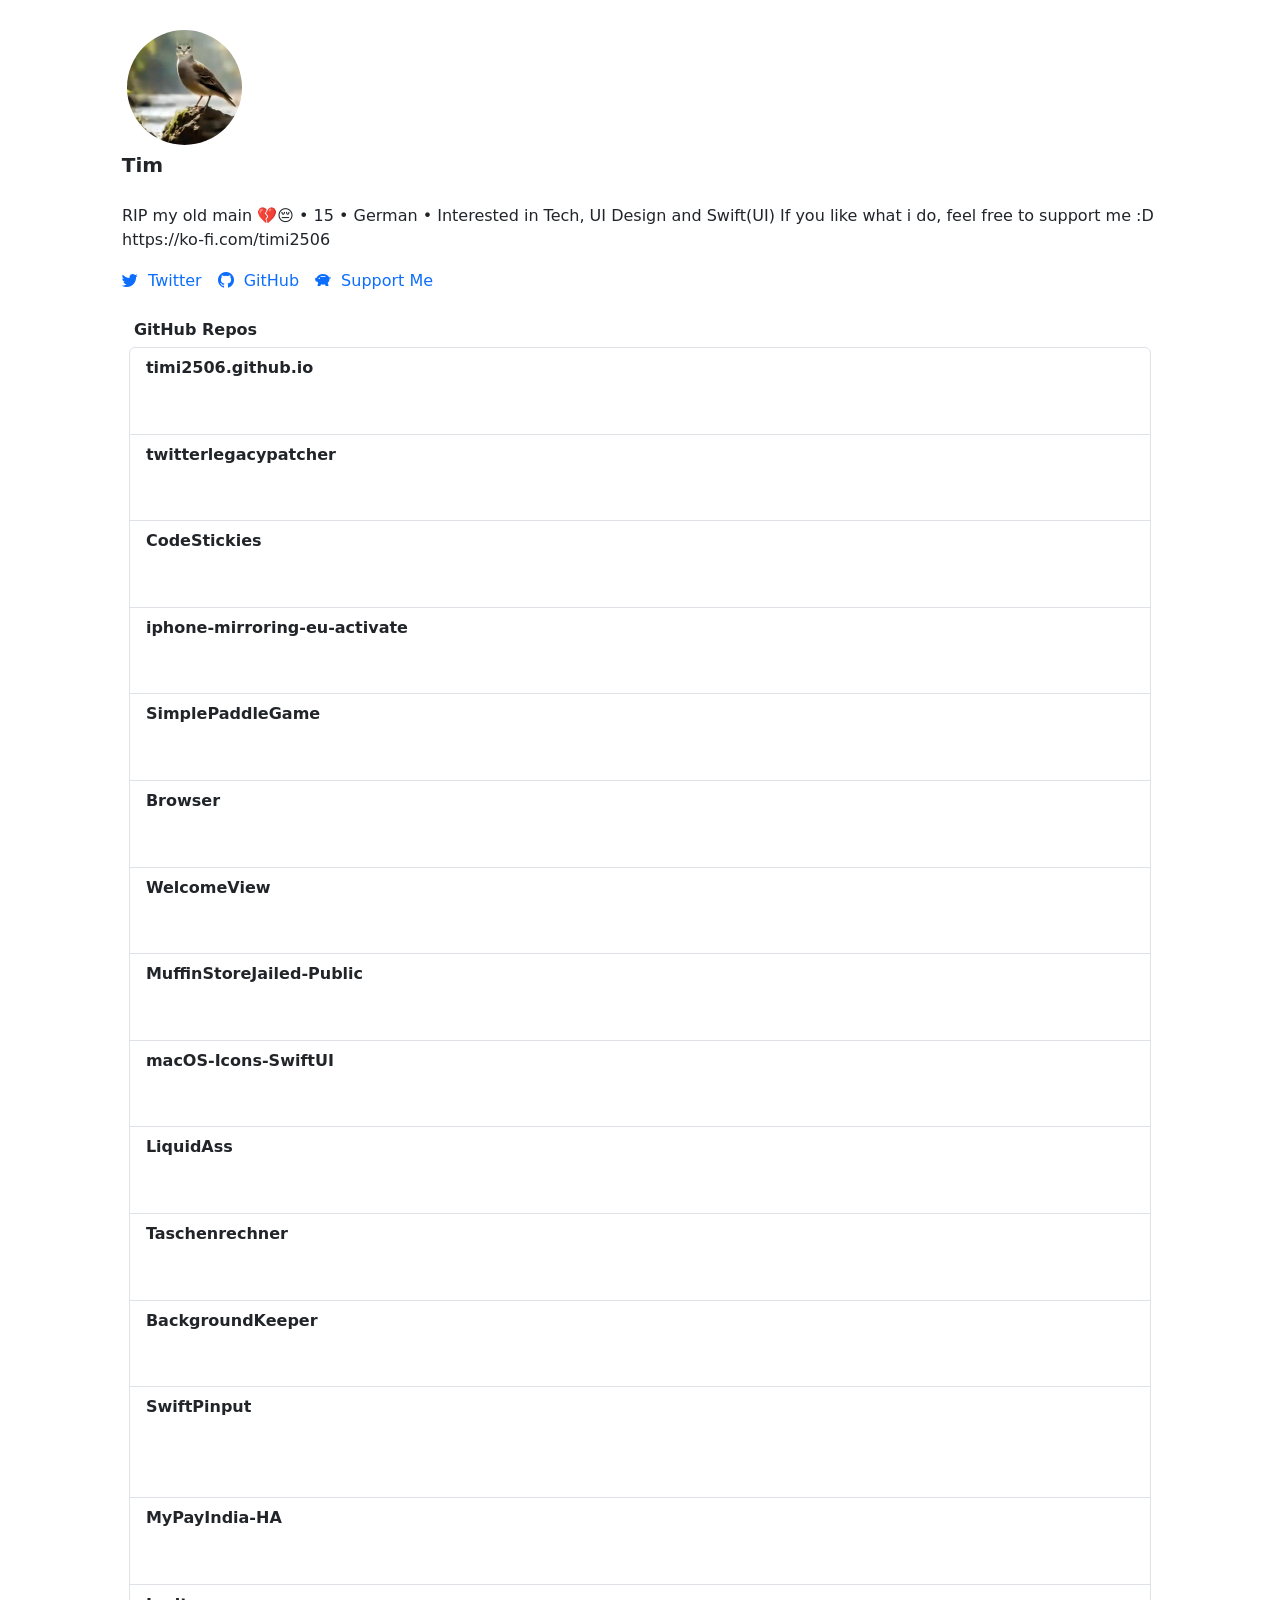
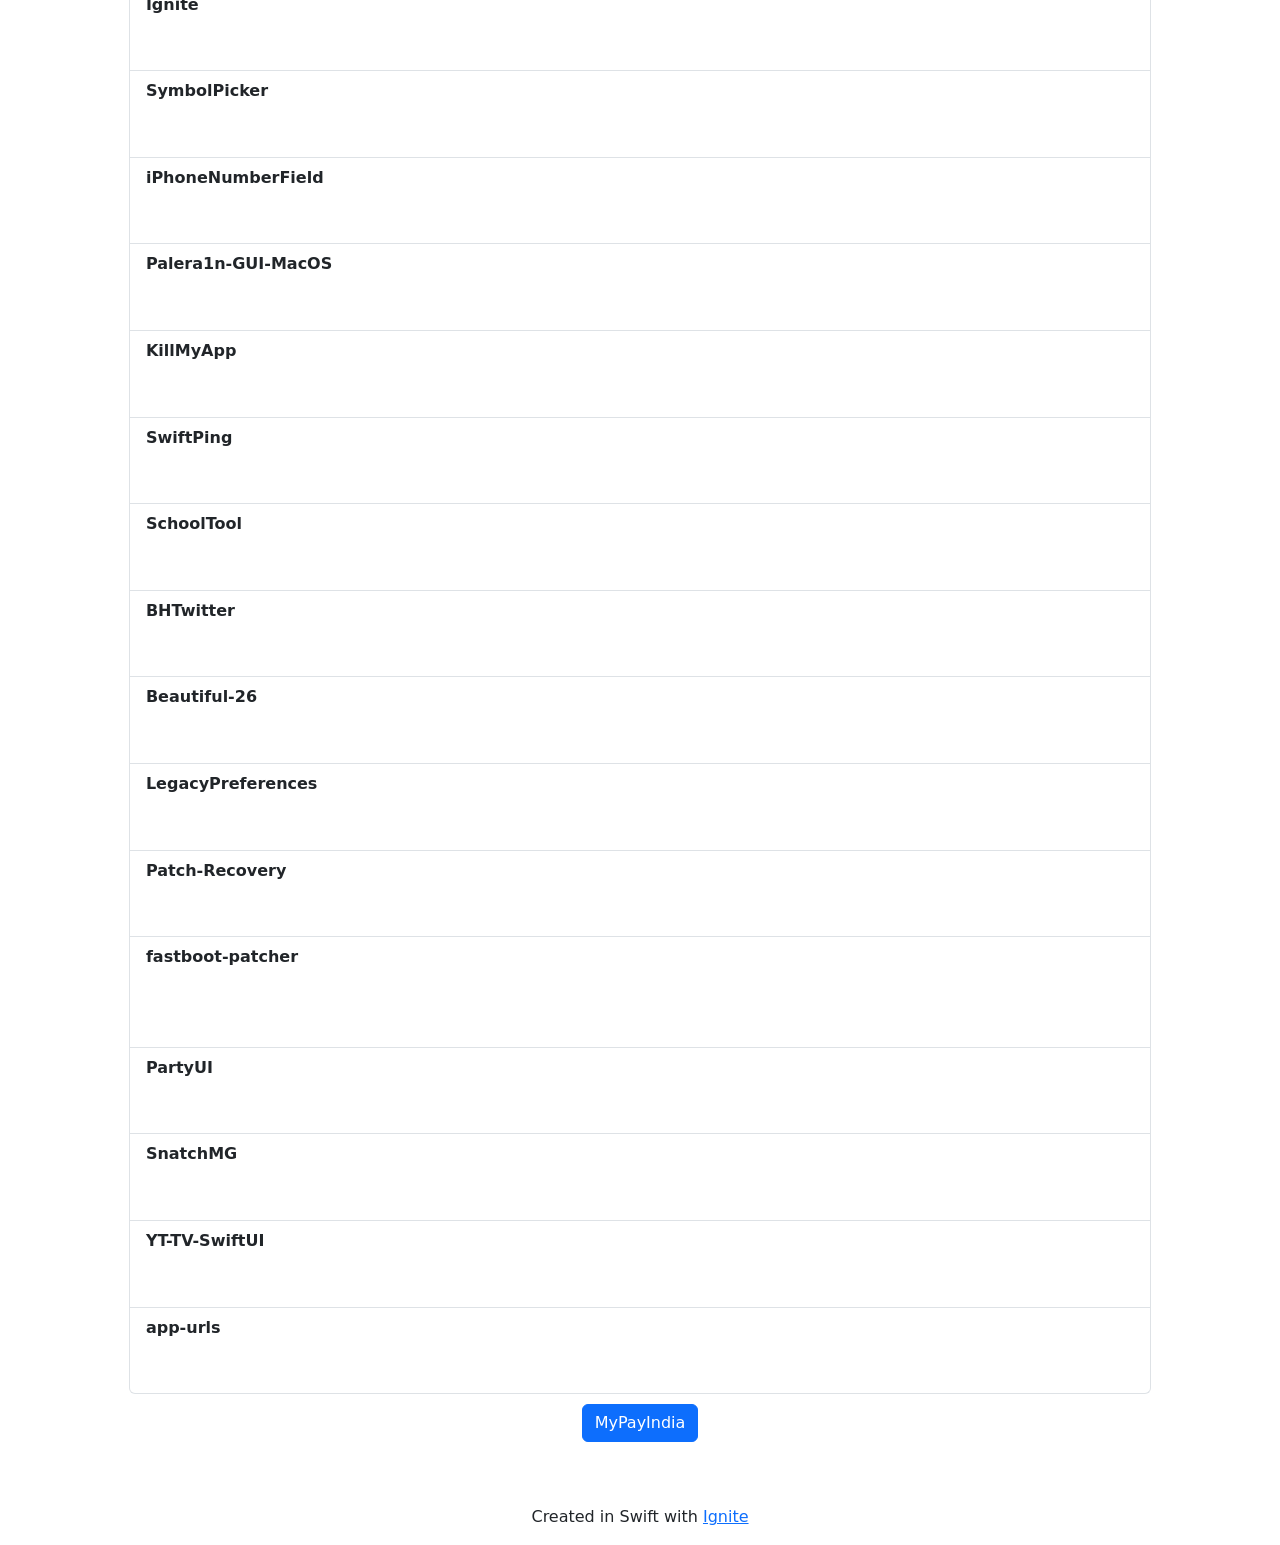
==== commit 8b7b86bd: "Update" ====
--- a/index.html
+++ b/index.html
@@ -3,6 +3,7 @@
   <head>
     <meta charset="utf-8" />
     <meta name="viewport" content="width=device-width, initial-scale=1" />
+    <meta name="description" content="My Personal Page" />
     <meta name="author" content="timi2506" />
     <meta name="generator" content="Ignite v0.6.0" />
     <title>Home</title>
@@ -57,6 +58,8 @@
     <meta property="og:site_name" content="timi2506" />
     <meta property="og:title" content="Home" />
     <meta name="twitter:title" content="Home" />
+    <meta property="og:description" content="My Personal Page" />
+    <meta name="twitter:description" content="My Personal Page" />
     <meta property="og:url" content="https://timi2506.is-a.dev/" />
     <meta name="twitter:domain" content="timi2506.is-a.dev" />
     <meta name="twitter:card" content="summary_large_image" />
@@ -150,9 +153,126 @@
         <div class="mb-0 align-self-center hstack gap-3" style="width: 95.0%; padding: 5px">
           <p class="mb-0 align-self-center" style="font-weight: 700">GitHub Repos</p>
           <div class="ms-auto"></div>
-          <p class="text-body-secondary mb-0 align-self-center">Last Updated: 7.4.2026, 10:53</p>
+          <p class="text-body-secondary mb-0 align-self-center">Last Updated: 15.5.2026, 20:01</p>
         </div>
         <ul class="mb-0 align-self-center list-group" style="width: 95.0%">
+          <a href="https://github.com/timi2506/timi2506.github.io" class="list-group-item link-plain d-inline-block">
+            <div class="hstack gap-3">
+              <div class="mb-0 align-self-center vstack">
+                <p class="mb-0 align-self-start" style="font-weight: 700">timi2506.github.io</p>
+                <p class="text-body-secondary mb-0 align-self-start">test</p>
+                <p class="ig-text-small text-body-tertiary mb-0 align-self-start">Last Updated: 15.5.2026, 19:57</p>
+              </div>
+              <div class="ms-auto"></div>
+            </div></a>
+          <a href="https://github.com/timi2506/twitterlegacypatcher" class="list-group-item link-plain d-inline-block">
+            <div class="hstack gap-3">
+              <div class="mb-0 align-self-center vstack">
+                <p class="mb-0 align-self-start" style="font-weight: 700">twitterlegacypatcher</p>
+                <p class="text-body-secondary mb-0 align-self-start">A tweak to restore functionality to older Twitter versions for iOS/iPadOS.</p>
+                <p class="ig-text-small text-body-tertiary mb-0 align-self-start">Last Updated: 10.5.2026, 9:49</p>
+              </div>
+              <div class="ms-auto"></div>
+            </div></a>
+          <a href="https://github.com/timi2506/CodeStickies" class="list-group-item link-plain d-inline-block">
+            <div class="hstack gap-3">
+              <div class="mb-0 align-self-center vstack">
+                <p class="mb-0 align-self-start" style="font-weight: 700">CodeStickies</p>
+                <p class="text-body-secondary mb-0 align-self-start">No Description</p>
+                <p class="ig-text-small text-body-tertiary mb-0 align-self-start">Last Updated: 10.5.2026, 4:11</p>
+              </div>
+              <div class="ms-auto"></div>
+            </div></a>
+          <a href="https://github.com/timi2506/iphone-mirroring-eu-activate" class="list-group-item link-plain d-inline-block">
+            <div class="hstack gap-3">
+              <div class="mb-0 align-self-center vstack">
+                <p class="mb-0 align-self-start" style="font-weight: 700">iphone-mirroring-eu-activate</p>
+                <p class="text-body-secondary mb-0 align-self-start">No Description</p>
+                <p class="ig-text-small text-body-tertiary mb-0 align-self-start">Last Updated: 10.5.2026, 4:11</p>
+              </div>
+              <div class="ms-auto"></div>
+            </div></a>
+          <a href="https://github.com/timi2506/SimplePaddleGame" class="list-group-item link-plain d-inline-block">
+            <div class="hstack gap-3">
+              <div class="mb-0 align-self-center vstack">
+                <p class="mb-0 align-self-start" style="font-weight: 700">SimplePaddleGame</p>
+                <p class="text-body-secondary mb-0 align-self-start">Made using ChatGPT in Xcode</p>
+                <p class="ig-text-small text-body-tertiary mb-0 align-self-start">Last Updated: 9.5.2026, 11:18</p>
+              </div>
+              <div class="ms-auto"></div>
+            </div></a>
+          <a href="https://github.com/timi2506/Browser" class="list-group-item link-plain d-inline-block">
+            <div class="hstack gap-3">
+              <div class="mb-0 align-self-center vstack">
+                <p class="mb-0 align-self-start" style="font-weight: 700">Browser</p>
+                <p class="text-body-secondary mb-0 align-self-start">A Simple visionOS-inspired Browser made possible with WebView</p>
+                <p class="ig-text-small text-body-tertiary mb-0 align-self-start">Last Updated: 9.5.2026, 11:18</p>
+              </div>
+              <div class="ms-auto"></div>
+            </div></a>
+          <a href="https://github.com/timi2506/WelcomeView" class="list-group-item link-plain d-inline-block">
+            <div class="hstack gap-3">
+              <div class="mb-0 align-self-center vstack">
+                <p class="mb-0 align-self-start" style="font-weight: 700">WelcomeView</p>
+                <p class="text-body-secondary mb-0 align-self-start">Swift Package for Xcode like Welcome Screens</p>
+                <p class="ig-text-small text-body-tertiary mb-0 align-self-start">Last Updated: 3.5.2026, 1:07</p>
+              </div>
+              <div class="ms-auto"></div>
+            </div></a>
+          <a href="https://github.com/timi2506/MuffinStoreJailed-Public" class="list-group-item link-plain d-inline-block">
+            <div class="hstack gap-3">
+              <div class="mb-0 align-self-center vstack">
+                <p class="mb-0 align-self-start" style="font-weight: 700">MuffinStoreJailed-Public</p>
+                <p class="text-body-secondary mb-0 align-self-start">No Description</p>
+                <p class="ig-text-small text-body-tertiary mb-0 align-self-start">Last Updated: 28.4.2026, 13:53</p>
+              </div>
+              <div class="ms-auto"></div>
+            </div></a>
+          <a href="https://github.com/timi2506/macOS-Icons-SwiftUI" class="list-group-item link-plain d-inline-block">
+            <div class="hstack gap-3">
+              <div class="mb-0 align-self-center vstack">
+                <p class="mb-0 align-self-start" style="font-weight: 700">macOS-Icons-SwiftUI</p>
+                <p class="text-body-secondary mb-0 align-self-start">SwiftUI App for macosicons.com using their API</p>
+                <p class="ig-text-small text-body-tertiary mb-0 align-self-start">Last Updated: 28.4.2026, 13:53</p>
+              </div>
+              <div class="ms-auto"></div>
+            </div></a>
+          <a href="https://github.com/timi2506/LiquidAss" class="list-group-item link-plain d-inline-block">
+            <div class="hstack gap-3">
+              <div class="mb-0 align-self-center vstack">
+                <p class="mb-0 align-self-start" style="font-weight: 700">LiquidAss</p>
+                <p class="text-body-secondary mb-0 align-self-start">Tool for Messing with Liquid Glass on macOS 26</p>
+                <p class="ig-text-small text-body-tertiary mb-0 align-self-start">Last Updated: 28.4.2026, 6:13</p>
+              </div>
+              <div class="ms-auto"></div>
+            </div></a>
+          <a href="https://github.com/timi2506/Taschenrechner" class="list-group-item link-plain d-inline-block">
+            <div class="hstack gap-3">
+              <div class="mb-0 align-self-center vstack">
+                <p class="mb-0 align-self-start" style="font-weight: 700">Taschenrechner</p>
+                <p class="text-body-secondary mb-0 align-self-start">No Description</p>
+                <p class="ig-text-small text-body-tertiary mb-0 align-self-start">Last Updated: 22.4.2026, 21:13</p>
+              </div>
+              <div class="ms-auto"></div>
+            </div></a>
+          <a href="https://github.com/timi2506/BackgroundKeeper" class="list-group-item link-plain d-inline-block">
+            <div class="hstack gap-3">
+              <div class="mb-0 align-self-center vstack">
+                <p class="mb-0 align-self-start" style="font-weight: 700">BackgroundKeeper</p>
+                <p class="text-body-secondary mb-0 align-self-start">Background Keeper by playing a silent audio in the background, iOS 13+</p>
+                <p class="ig-text-small text-body-tertiary mb-0 align-self-start">Last Updated: 18.4.2026, 1:58</p>
+              </div>
+              <div class="ms-auto"></div>
+            </div></a>
+          <a href="https://github.com/timi2506/SwiftPinput" class="list-group-item link-plain d-inline-block">
+            <div class="hstack gap-3">
+              <div class="mb-0 align-self-center vstack">
+                <p class="mb-0 align-self-start" style="font-weight: 700">SwiftPinput</p>
+                <p class="text-body-secondary mb-0 align-self-start">SwiftPinput is a customizable SwiftUI component for OTP input fields, offering multiple styles, adjustable dimensions, colors, and a completion callback. Perfect for creating sleek, user-friendly OTP fields in iOS and macOS apps</p>
+                <p class="ig-text-small text-body-tertiary mb-0 align-self-start">Last Updated: 14.4.2026, 12:08</p>
+              </div>
+              <div class="ms-auto"></div>
+            </div></a>
           <a href="https://github.com/timi2506/MyPayIndia-HA" class="list-group-item link-plain d-inline-block">
             <div class="hstack gap-3">
               <div class="mb-0 align-self-center vstack">
@@ -171,24 +291,6 @@
               </div>
               <div class="ms-auto"></div>
             </div></a>
-          <a href="https://github.com/timi2506/Browser" class="list-group-item link-plain d-inline-block">
-            <div class="hstack gap-3">
-              <div class="mb-0 align-self-center vstack">
-                <p class="mb-0 align-self-start" style="font-weight: 700">Browser</p>
-                <p class="text-body-secondary mb-0 align-self-start">A Simple visionOS-inspired Browser made possible with WebView</p>
-                <p class="ig-text-small text-body-tertiary mb-0 align-self-start">Last Updated: 2.4.2026, 23:25</p>
-              </div>
-              <div class="ms-auto"></div>
-            </div></a>
-          <a href="https://github.com/timi2506/iphone-mirroring-eu-activate" class="list-group-item link-plain d-inline-block">
-            <div class="hstack gap-3">
-              <div class="mb-0 align-self-center vstack">
-                <p class="mb-0 align-self-start" style="font-weight: 700">iphone-mirroring-eu-activate</p>
-                <p class="text-body-secondary mb-0 align-self-start">No Description</p>
-                <p class="ig-text-small text-body-tertiary mb-0 align-self-start">Last Updated: 1.4.2026, 14:21</p>
-              </div>
-              <div class="ms-auto"></div>
-            </div></a>
           <a href="https://github.com/timi2506/SymbolPicker" class="list-group-item link-plain d-inline-block">
             <div class="hstack gap-3">
               <div class="mb-0 align-self-center vstack">
@@ -207,15 +309,6 @@
               </div>
               <div class="ms-auto"></div>
             </div></a>
-          <a href="https://github.com/timi2506/LiquidAss" class="list-group-item link-plain d-inline-block">
-            <div class="hstack gap-3">
-              <div class="mb-0 align-self-center vstack">
-                <p class="mb-0 align-self-start" style="font-weight: 700">LiquidAss</p>
-                <p class="text-body-secondary mb-0 align-self-start">Tool for Messing with Liquid Glass on macOS 26</p>
-                <p class="ig-text-small text-body-tertiary mb-0 align-self-start">Last Updated: 28.3.2026, 19:06</p>
-              </div>
-              <div class="ms-auto"></div>
-            </div></a>
           <a href="https://github.com/timi2506/Palera1n-GUI-MacOS" class="list-group-item link-plain d-inline-block">
             <div class="hstack gap-3">
               <div class="mb-0 align-self-center vstack">
@@ -243,15 +336,6 @@
               </div>
               <div class="ms-auto"></div>
             </div></a>
-          <a href="https://github.com/timi2506/WelcomeView" class="list-group-item link-plain d-inline-block">
-            <div class="hstack gap-3">
-              <div class="mb-0 align-self-center vstack">
-                <p class="mb-0 align-self-start" style="font-weight: 700">WelcomeView</p>
-                <p class="text-body-secondary mb-0 align-self-start">Swift Package for Xcode like Welcome Screens</p>
-                <p class="ig-text-small text-body-tertiary mb-0 align-self-start">Last Updated: 17.3.2026, 13:50</p>
-              </div>
-              <div class="ms-auto"></div>
-            </div></a>
           <a href="https://github.com/timi2506/SchoolTool" class="list-group-item link-plain d-inline-block">
             <div class="hstack gap-3">
               <div class="mb-0 align-self-center vstack">
@@ -270,15 +354,6 @@
               </div>
               <div class="ms-auto"></div>
             </div></a>
-          <a href="https://github.com/timi2506/CodeStickies" class="list-group-item link-plain d-inline-block">
-            <div class="hstack gap-3">
-              <div class="mb-0 align-self-center vstack">
-                <p class="mb-0 align-self-start" style="font-weight: 700">CodeStickies</p>
-                <p class="text-body-secondary mb-0 align-self-start">No Description</p>
-                <p class="ig-text-small text-body-tertiary mb-0 align-self-start">Last Updated: 24.2.2026, 21:17</p>
-              </div>
-              <div class="ms-auto"></div>
-            </div></a>
           <a href="https://github.com/timi2506/Beautiful-26" class="list-group-item link-plain d-inline-block">
             <div class="hstack gap-3">
               <div class="mb-0 align-self-center vstack">
@@ -315,24 +390,6 @@
               </div>
               <div class="ms-auto"></div>
             </div></a>
-          <a href="https://github.com/timi2506/macOS-Icons-SwiftUI" class="list-group-item link-plain d-inline-block">
-            <div class="hstack gap-3">
-              <div class="mb-0 align-self-center vstack">
-                <p class="mb-0 align-self-start" style="font-weight: 700">macOS-Icons-SwiftUI</p>
-                <p class="text-body-secondary mb-0 align-self-start">SwiftUI App for macosicons.com using their API</p>
-                <p class="ig-text-small text-body-tertiary mb-0 align-self-start">Last Updated: 7.2.2026, 2:10</p>
-              </div>
-              <div class="ms-auto"></div>
-            </div></a>
-          <a href="https://github.com/timi2506/Taschenrechner" class="list-group-item link-plain d-inline-block">
-            <div class="hstack gap-3">
-              <div class="mb-0 align-self-center vstack">
-                <p class="mb-0 align-self-start" style="font-weight: 700">Taschenrechner</p>
-                <p class="text-body-secondary mb-0 align-self-start">No Description</p>
-                <p class="ig-text-small text-body-tertiary mb-0 align-self-start">Last Updated: 1.2.2026, 18:23</p>
-              </div>
-              <div class="ms-auto"></div>
-            </div></a>
           <a href="https://github.com/timi2506/PartyUI" class="list-group-item link-plain d-inline-block">
             <div class="hstack gap-3">
               <div class="mb-0 align-self-center vstack">
@@ -360,66 +417,12 @@
               </div>
               <div class="ms-auto"></div>
             </div></a>
-          <a href="https://github.com/timi2506/MuffinStoreJailed-Public" class="list-group-item link-plain d-inline-block">
-            <div class="hstack gap-3">
-              <div class="mb-0 align-self-center vstack">
-                <p class="mb-0 align-self-start" style="font-weight: 700">MuffinStoreJailed-Public</p>
-                <p class="text-body-secondary mb-0 align-self-start">No Description</p>
-                <p class="ig-text-small text-body-tertiary mb-0 align-self-start">Last Updated: 27.1.2026, 15:55</p>
-              </div>
-              <div class="ms-auto"></div>
-            </div></a>
           <a href="https://github.com/timi2506/app-urls" class="list-group-item link-plain d-inline-block">
             <div class="hstack gap-3">
               <div class="mb-0 align-self-center vstack">
                 <p class="mb-0 align-self-start" style="font-weight: 700">app-urls</p>
                 <p class="text-body-secondary mb-0 align-self-start">A long list of App URLs for iOS, macOS and Android</p>
                 <p class="ig-text-small text-body-tertiary mb-0 align-self-start">Last Updated: 21.1.2026, 11:50</p>
-              </div>
-              <div class="ms-auto"></div>
-            </div></a>
-          <a href="https://github.com/timi2506/PlexKit" class="list-group-item link-plain d-inline-block">
-            <div class="hstack gap-3">
-              <div class="mb-0 align-self-center vstack">
-                <p class="mb-0 align-self-start" style="font-weight: 700">PlexKit</p>
-                <p class="text-body-secondary mb-0 align-self-start">An async, type-safe Plex interface in Swift.</p>
-                <p class="ig-text-small text-body-tertiary mb-0 align-self-start">Last Updated: 18.1.2026, 19:07</p>
-              </div>
-              <div class="ms-auto"></div>
-            </div></a>
-          <a href="https://github.com/timi2506/BackgroundKeeper" class="list-group-item link-plain d-inline-block">
-            <div class="hstack gap-3">
-              <div class="mb-0 align-self-center vstack">
-                <p class="mb-0 align-self-start" style="font-weight: 700">BackgroundKeeper</p>
-                <p class="text-body-secondary mb-0 align-self-start">Background Keeper by playing a silent audio in the background, iOS 13+</p>
-                <p class="ig-text-small text-body-tertiary mb-0 align-self-start">Last Updated: 20.12.2025, 17:07</p>
-              </div>
-              <div class="ms-auto"></div>
-            </div></a>
-          <a href="https://github.com/timi2506/swift-macro-toolkit" class="list-group-item link-plain d-inline-block">
-            <div class="hstack gap-3">
-              <div class="mb-0 align-self-center vstack">
-                <p class="mb-0 align-self-start" style="font-weight: 700">swift-macro-toolkit</p>
-                <p class="text-body-secondary mb-0 align-self-start">A powerful toolkit for creating concise and expressive Swift macros</p>
-                <p class="ig-text-small text-body-tertiary mb-0 align-self-start">Last Updated: 12.12.2025, 23:32</p>
-              </div>
-              <div class="ms-auto"></div>
-            </div></a>
-          <a href="https://github.com/timi2506/LEMME-OPEN-IT-" class="list-group-item link-plain d-inline-block">
-            <div class="hstack gap-3">
-              <div class="mb-0 align-self-center vstack">
-                <p class="mb-0 align-self-start" style="font-weight: 700">LEMME-OPEN-IT-</p>
-                <p class="text-body-secondary mb-0 align-self-start">No Description</p>
-                <p class="ig-text-small text-body-tertiary mb-0 align-self-start">Last Updated: 9.12.2025, 1:05</p>
-              </div>
-              <div class="ms-auto"></div>
-            </div></a>
-          <a href="https://github.com/timi2506/CodableAppStorage" class="list-group-item link-plain d-inline-block">
-            <div class="hstack gap-3">
-              <div class="mb-0 align-self-center vstack">
-                <p class="mb-0 align-self-start" style="font-weight: 700">CodableAppStorage</p>
-                <p class="text-body-secondary mb-0 align-self-start">An Alternative to @AppStorage that allows any Decodable Type to be used</p>
-                <p class="ig-text-small text-body-tertiary mb-0 align-self-start">Last Updated: 8.12.2025, 10:36</p>
               </div>
               <div class="ms-auto"></div>
             </div></a>
